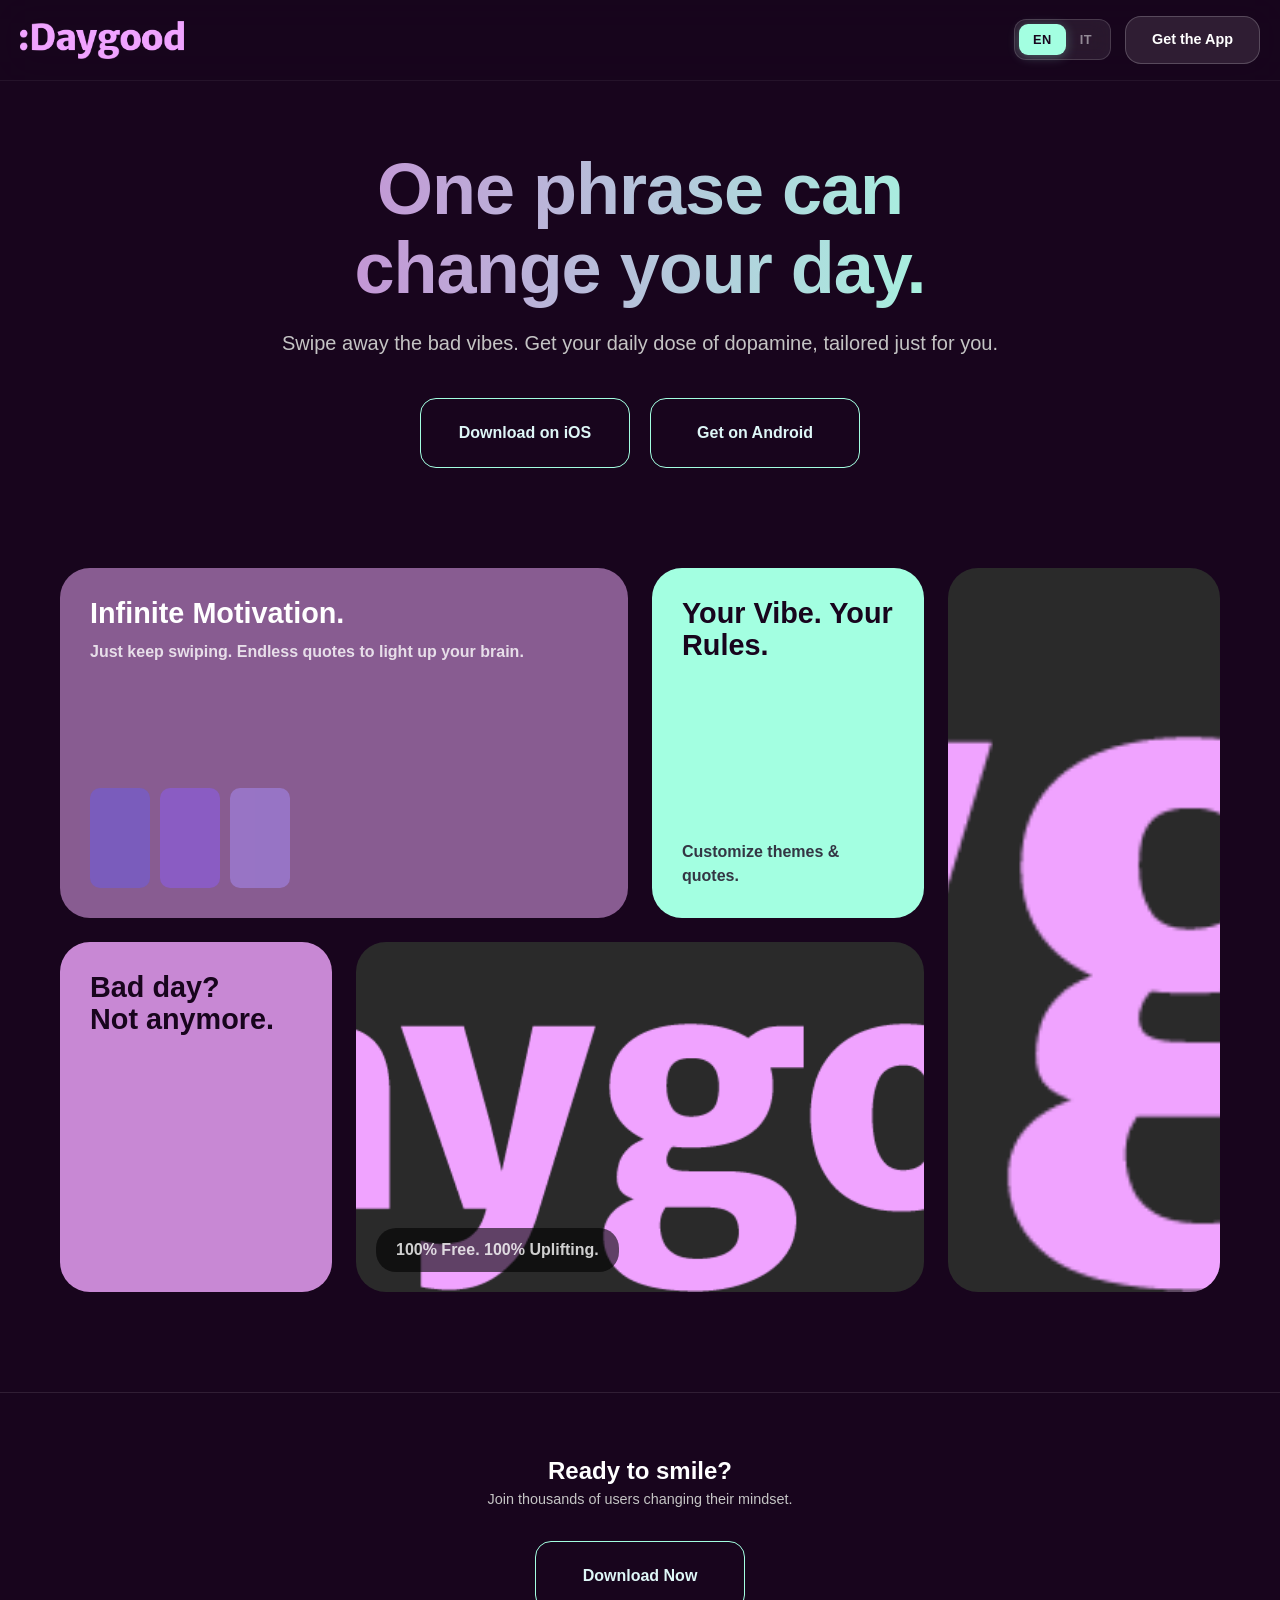
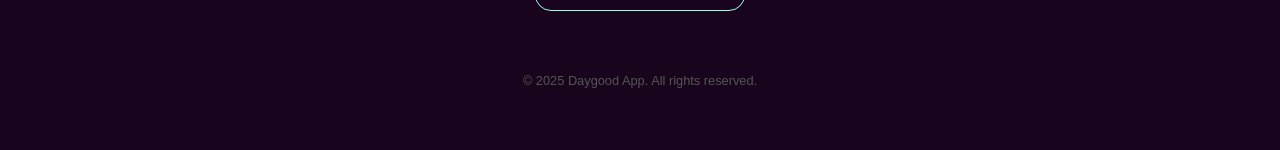
==== daygood/index.html @ 893015db "Separato in sezioni Homepage e Daygood" ====
<!DOCTYPE html>
<html lang="en" id="html-root">
<head>
    <meta charset="UTF-8">
    <meta name="viewport" content="width=device-width, initial-scale=1.0">
    <title id="page-title">Daygood - One phrase can change your day.</title>
    
    <link rel="preconnect" href="https://fonts.googleapis.com">
    <link rel="preconnect" href="https://fonts.gstatic.com" crossorigin>
    <link href="https://fonts.googleapis.com/css2?family=Nunito:wght@400;600;800&display=swap" rel="stylesheet">

    <link rel="stylesheet" href="style.css">
</head>
<body>

    <div class="nav-wrapper">
        <nav>
            <div class="logo">
                <img src="../img/logo.png" alt="Daygood" style="height: 38px; display:inline-block; vertical-align:middle;" onerror="this.style.display='none';">
            </div>
            <div class="nav-actions">
                <div class="lang-switcher" id="lang-switcher">
                    <button class="lang-btn active" data-lang="en" id="btn-en" aria-label="Switch to English">EN</button>
                    <button class="lang-btn" data-lang="it" id="btn-it" aria-label="Passa all'italiano">IT</button>
                </div>
                <a href="#download" class="nav-btn" data-i18n="nav_cta">Get the App</a>
            </div>
        </nav>
    </div>

    <header class="hero">
        <h1 data-i18n="hero_title">One phrase can<br>change your day.</h1>
        <p class="hero-sub" data-i18n="hero_sub">Swipe away the bad vibes. Get your daily dose of dopamine, tailored just for you.</p>
        
        <div class="store-buttons" id="download">
            <a href="#" class="store-btn">
                <span class="store-icon" style="background: url('https://upload.wikimedia.org/wikipedia/commons/3/31/Apple_logo_white.svg') no-repeat center/contain; background-color:transparent; filter: invert(1);"></span>
                <span data-i18n="btn_ios">Download on iOS</span>
            </a>
            
            <a href="#" class="store-btn">
                <span class="store-icon" style="background: url('https://upload.wikimedia.org/wikipedia/commons/d/d0/Google_Play_Arrow_logo.svg') no-repeat center/contain; background-color:transparent;"></span>
                <span data-i18n="btn_android">Get on Android</span>
            </a>
        </div>
    </header>

    <section class="grid-section">

        <div class="card card-dark grid-item-1">
            <div>
                <h3 data-i18n="card1_title">Infinite Motivation.</h3>
                <p data-i18n="card1_desc">Just keep swiping. Endless quotes to light up your brain.</p>
            </div>
            <div style="margin-top: 20px; display: flex; gap: 10px; opacity: 0.5;">
                <div style="height: 100px; width: 60px; background: #6c5ce7; border-radius: 10px;"></div>
                <div style="height: 100px; width: 60px; background: #8b5cf6; border-radius: 10px;"></div>
                <div style="height: 100px; width: 60px; background: #a78bfa; border-radius: 10px;"></div>
            </div>
            <div class="card-extra" data-i18n="card1_extra">✨ Over 10,000 curated quotes from philosophers, artists, and thought leaders — refreshed daily.</div>
        </div>

        <div class="card card-pop grid-item-2">
            <h3 data-i18n="card2_title">Your Vibe. Your Rules.</h3>
            <p style="margin-top:10px" data-i18n="card2_desc">Customize themes & quotes.</p>
            <div class="card-extra" data-i18n="card2_extra">🎨 Choose from 12 themes, custom fonts, and dark/light modes to match your style.</div>
        </div>

        <div class="card card-image grid-item-3">
            <img src="../img/screen1.png" alt="App Screenshot" onerror="this.style.display='none'; this.parentElement.querySelector('.card-extra').style.display='none';">
            <div class="card-extra" data-i18n="card3_extra">📱 Swipe through a beautiful, distraction-free interface designed for your daily ritual.</div>
        </div>

        <div class="card card-lilac grid-item-4">
            <h3 data-i18n="card4_title">Bad day?<br>Not anymore.</h3>
            <div class="card-extra" data-i18n="card4_extra">💜 Smart algorithm learns what lifts you up and delivers the right words at the right time.</div>
        </div>

        <div class="card card-image grid-item-5">
            <img src="../img/screen2.png" alt="Lifestyle Shot" onerror="this.style.display='none'; this.parentElement.querySelector('.card-extra').style.display='none';">
            
            <div style="position:absolute; bottom:20px; left:20px; background:rgba(0,0,0,0.6); padding:10px 20px; border-radius:20px;">
                <p style="color:white; margin:0;" data-i18n="card5_badge">100% Free. 100% Uplifting.</p>
            </div>
            <div class="card-extra" data-i18n="card5_extra">🌟 No ads, no subscriptions, no hidden costs. Just pure positivity in your pocket.</div>
        </div>

    </section>

    <footer>
        <h2 data-i18n="footer_title">Ready to smile?</h2>
        <p class="footer-text" data-i18n="footer_sub">Join thousands of users changing their mindset.</p>
        
        <div class="store-buttons">
            <a href="#" class="store-btn" data-i18n="footer_cta">Download Now</a>
        </div>

        <p style="margin-top: 60px; color: #555; font-size: 0.8rem;" data-i18n="footer_copy">&copy; 2025 Daygood App. All rights reserved.</p>
    </footer>

    <!-- ========================================
         i18n TRANSLATION ENGINE
         ======================================== -->
    <script src="../lang/en.js"></script>
    <script src="../lang/it.js"></script>
    <script>
    (function() {
        const translations = { en, it };

        function setLanguage(lang) {
            // Update all translatable elements
            document.querySelectorAll('[data-i18n]').forEach(function(el) {
                const key = el.getAttribute('data-i18n');
                if (translations[lang] && translations[lang][key]) {
                    el.innerHTML = translations[lang][key];
                }
            });

            // Update page title
            document.getElementById('page-title').textContent = translations[lang].page_title;

            // Update html lang attribute
            document.getElementById('html-root').setAttribute('lang', lang);

            // Update active button
            document.querySelectorAll('.lang-btn').forEach(function(btn) {
                btn.classList.remove('active');
            });
            var activeBtn = document.querySelector('.lang-btn[data-lang="' + lang + '"]');
            if (activeBtn) activeBtn.classList.add('active');

            // Persist choice
            try { localStorage.setItem('daygood_lang', lang); } catch(e) {}
        }

        // Attach click handlers
        document.querySelectorAll('.lang-btn').forEach(function(btn) {
            btn.addEventListener('click', function() {
                setLanguage(this.getAttribute('data-lang'));
            });
        });

        // Initialize: load saved language or detect browser language
        var savedLang;
        try { savedLang = localStorage.getItem('daygood_lang'); } catch(e) {}
        if (!savedLang) {
            var browserLang = (navigator.language || navigator.userLanguage || 'en').substring(0, 2).toLowerCase();
            savedLang = (browserLang === 'it') ? 'it' : 'en';
        }
        setLanguage(savedLang);
    })();
    </script>

</body>
</html>
---- daygood/style.css ----
/* ========================================
   CSS VARIABLES (COLOR PALETTE)
   Change these hex codes to tweak the theme
   ========================================
*/
:root {
    --bg-dark: #18051d;       /* Very dark purple (Background) */
    --text-white: #ffffff;    /* Main text */
    --text-gray: #c4c4c4;     /* Subtitles */
    
    /* Purple Shades for Cards */
    --purple-accent: #8b5cf6; /* Primary CTA color */
    --card-dark: #885c91;     /* Dark card background */
    --card-light: #c888d4;    /* Light lilac card background */
    --card-lime: #c888d4;     /* Pop color (like the reference yellow) - adjusted to lime/green for contrast */
    
    --border-radius: 30px;    /* Soft rounded corners */
    --transition: all 0.3s ease;
}

/* ========================================
   RESET & GLOBAL STYLES
   ======================================== */
* {
    margin: 0;
    padding: 0;
    box-sizing: border-box;
}

body {
    font-family: "Lato", sans-serif;
    background-color: var(--bg-dark);
    color: var(--text-white);
    line-height: 1.5;
    overflow-x: hidden;
    padding-top: 70px; /* Compensate for fixed nav height */
}

a { text-decoration: none; color: inherit; }
ul { list-style: none; }
img { max-width: 100%; display: block; object-fit: cover; }

/* ========================================
   NAVIGATION (Sticky Header)
   ======================================== */
.nav-wrapper {
    position: fixed;
    top: 0;
    left: 0;
    right: 0;
    z-index: 100;
    background: rgba(24, 5, 29, 0.8);
    backdrop-filter: blur(20px);
    -webkit-backdrop-filter: blur(20px);
    border-bottom: 1px solid rgba(255, 255, 255, 0.06);
}

nav {
    display: flex;
    justify-content: space-between;
    align-items: center;
    padding: 16px 20px;
    max-width: 1400px;
    margin: 0 auto;
}

.logo {
    font-weight: 900;
    font-size: 1.5rem;
    letter-spacing: -0.5px;
}

.nav-btn {
    background: rgba(255,255,255,0.1);
    padding: 12px 26px;
    border-radius: 16px;
    font-weight: 700;
    font-size: 0.9rem;
    border: 1px solid rgba(255,255,255,0.2);
    transition: var(--transition);
}

.nav-btn:hover {
    background:#a3ffe1;
    color: var(--bg-dark);
}

/* ========================================
   HERO SECTION
   ======================================== */
.hero {
    text-align: center;
    padding: 80px 20px 40px 20px;
    max-width: 800px;
    margin: 0 auto;
}

h1 {
    font-size: 3.5rem; /* 56px */
    line-height: 1.1;
    font-weight: 700;
    margin-bottom: 20px;
    letter-spacing: -1px;
    background: linear-gradient(to right, #c888d4, #a3ffe1);
    -webkit-background-clip: text;
    -webkit-text-fill-color: transparent;
}

.hero-sub {
    font-size: 1.25rem;
    color: var(--text-gray);
    margin-bottom: 40px;
    font-weight: 400;
}

/* Store Buttons Container */
.store-buttons {
    display: flex;
    justify-content: center;
    gap: 20px;
    flex-wrap: wrap;
}

.store-btn {
    display: flex;
    align-items: center;
    justify-content: center;
    background: transparent;
    border: 1px solid #a3ffe1;
    color:#def7f7;
    padding: 22px 30px;
    border-radius: 16px;
    font-weight: 700;
    transition: var(--transition);
    width: 210px;
    box-shadow: none;
}

.store-btn:hover {
    background:#a3ffe1;
    color: var(--bg-dark);
    transform: translateY(-5px);
    box-shadow: 0 10px 20px rgba(163, 255, 225, 0.2);
}

/* ========================================
   BENTO GRID SECTION (The Reference Look)
   ======================================== */
.grid-section {
    max-width: 1200px;
    margin: 60px auto 100px auto;
    padding: 0 20px;
    display: grid;
    grid-template-columns: repeat(1, 1fr); /* Mobile default */
    gap: 24px;
}

/* ========================================
   CARD STYLES — Informational cards with 
   hover-reveal extra content
   ======================================== */
.card {
    border-radius: var(--border-radius);
    padding: 30px;
    position: relative;
    overflow: hidden;
    display: flex;
    flex-direction: column;
    justify-content: space-between;
    min-height: 300px;
    cursor: default;
}

/* Text styles inside cards */
.card h3 {
    font-size: 1.8rem;
    font-weight: 800;
    line-height: 1.1;
    margin-bottom: 10px;
    z-index: 2;
}

.card p {
    font-size: 1rem;
    font-weight: 600;
    opacity: 0.8;
    z-index: 2;
}

/* ---- Card Extra: hidden info revealed on hover ---- */
.card-extra {
    position: absolute;
    bottom: 0;
    left: 0;
    right: 0;
    padding: 20px 30px;
    transform: translateY(100%);
    opacity: 0;
    transition: transform 0.4s cubic-bezier(0.25, 0.46, 0.45, 0.94),
                opacity 0.4s ease;
    z-index: 5;
    pointer-events: none;
    font-size: 0.85rem;
    font-weight: 600;
    line-height: 1.4;
}

.card:hover .card-extra {
    transform: translateY(0);
    opacity: 1;
}

/* Extra styling per card type */
.card-dark .card-extra {
    background: linear-gradient(to top, rgba(24, 5, 29, 0.92) 60%, transparent);
    color: #e0d0e6;
}

.card-lilac .card-extra {
    background: linear-gradient(to top, rgba(24, 5, 29, 0.85) 60%, transparent);
    color: #e8d4f0;
}

.card-pop .card-extra {
    background: linear-gradient(to top, rgba(24, 5, 29, 0.88) 60%, transparent);
    color: #a3ffe1;
}

.card-image .card-extra {
    background: linear-gradient(to top, rgba(0, 0, 0, 0.9) 60%, transparent);
    color: #e0e0e0;
}

/* Specific Card Variations */

/* 1. Deep Purple Card */
.card-dark {
    background: var(--card-dark);
    color: #fff;
}

/* 2. Lilac Card */
.card-lilac {
    background: var(--card-light);
    color: var(--bg-dark);
}

/* 3. Lime/Pop Card */
.card-pop {
    background: #a3ffe1;
    color: var(--bg-dark);
}

/* 4. Image container cards */
.card-image {
    padding: 0;
    background: #2a2a2a;
}

.card-image img {
    width: 100%;
    height: 100%;
    object-fit: cover;
}

/* Mockup Phone Container CSS (For within cards) */
.phone-mockup {
    width: 80%;
    height: auto;
    margin: 20px auto -50px auto; /* Pulls image down */
    border-radius: 20px;
    box-shadow: 0 20px 50px rgba(0,0,0,0.5);
    border: 8px solid #000;
    background: #fff;
    z-index: 1;
}

/* ========================================
   RESPONSIVE GRID LAYOUT (Desktop)
   ======================================== */
@media (min-width: 768px) {
    h1 { font-size: 4.5rem; }
    
    .grid-section {
        grid-template-columns: repeat(4, 1fr);
        grid-template-rows: repeat(2, 350px);
    }

    /* Layout inspired by reference */
    /* Top Row */
    .grid-item-1 { grid-column: span 2; } /* Wide Feature */
    .grid-item-2 { grid-column: span 1; } /* Tall or standard */
    .grid-item-3 { grid-column: span 1; grid-row: span 2; } /* Tall Sidebar */

    /* Bottom Row */
    .grid-item-4 { grid-column: span 1; } 
    .grid-item-5 { grid-column: span 2; } 
}

/* ========================================
   FOOTER
   ======================================== */
footer {
    text-align: center;
    padding: 60px 20px;
    border-top: 1px solid rgba(255,255,255,0.1);
}

.footer-text {
    color: var(--text-gray);
    margin-bottom: 30px;
    font-size: 0.9rem;
}

/* Utility for image placeholders */
.placeholder-img {
    width: 100%;
    height: 100%;
    background: #333;
    display: flex;
    align-items: center;
    justify-content: center;
    color: #777;
    font-weight: 700;
    text-transform: uppercase;
}

/* ========================================
   LANGUAGE SWITCHER
   ======================================== */
.nav-actions {
    display: flex;
    align-items: center;
    gap: 14px;
}

.lang-switcher {
    display: flex;
    align-items: center;
    background: rgba(255,255,255,0.08);
    border: 1px solid rgba(255,255,255,0.15);
    border-radius: 12px;
    padding: 4px;
    backdrop-filter: blur(10px);
    -webkit-backdrop-filter: blur(10px);
}

.lang-btn {
    padding: 8px 14px;
    border-radius: 9px;
    border: none;
    background: transparent;
    color: rgba(255,255,255,0.5);
    font-family: inherit;
    font-weight: 700;
    font-size: 0.8rem;
    cursor: pointer;
    transition: var(--transition);
    letter-spacing: 0.5px;
    text-transform: uppercase;
    position: relative;
}

.lang-btn:hover {
    color: rgba(255,255,255,0.8);
}

.lang-btn.active {
    background: #a3ffe1;
    color: var(--bg-dark);
    box-shadow: 0 2px 12px rgba(163, 255, 225, 0.3);
}
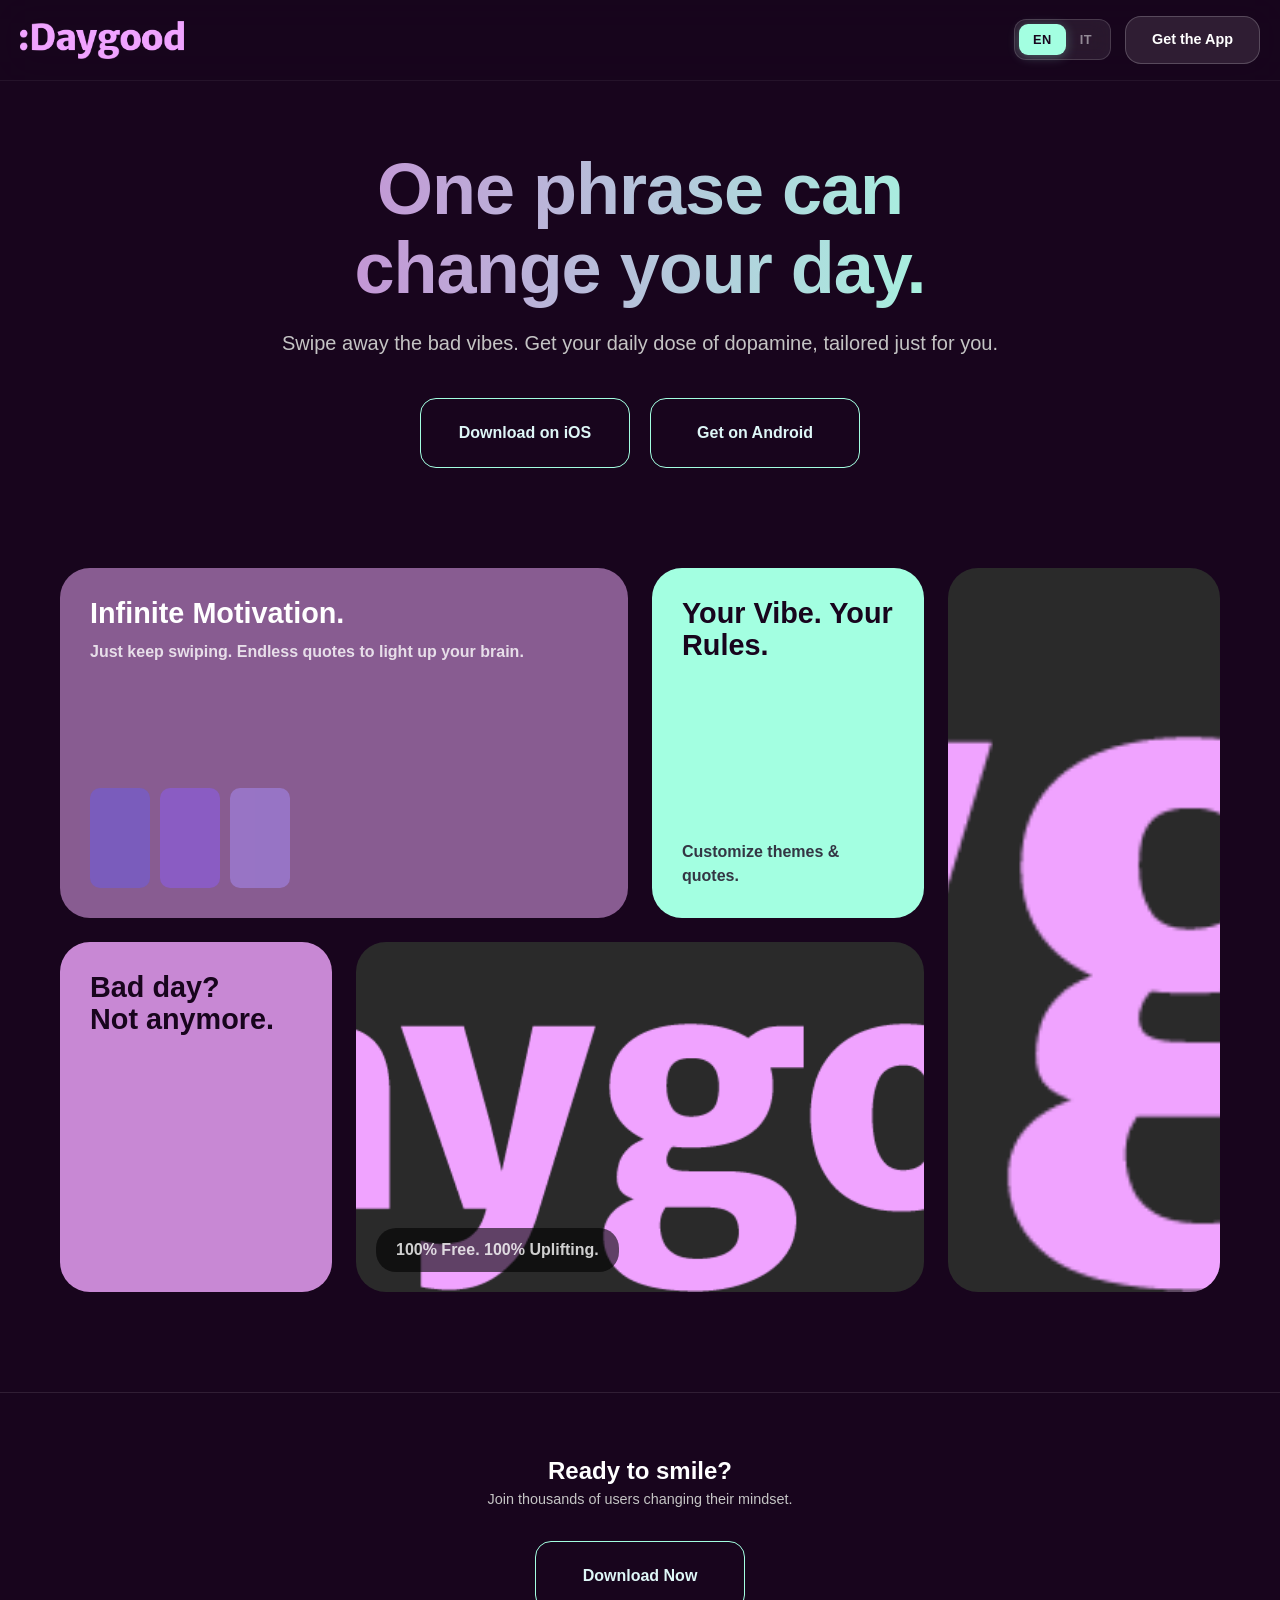
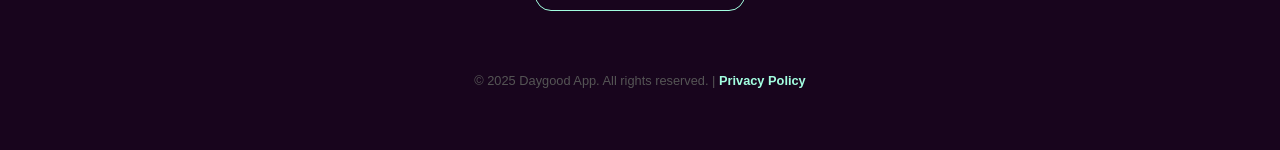
==== commit 3b18460c: "Structure change" ====
--- a/daygood/index.html
+++ b/daygood/index.html
@@ -3,42 +3,29 @@
 <head>
     <meta charset="UTF-8">
     <meta name="viewport" content="width=device-width, initial-scale=1.0">
-    <title id="page-title">Daygood - One phrase can change your day.</title>
+    <title id="page-title" data-i18n="page_title">Daygood - One phrase can change your day.</title>
     
     <link rel="preconnect" href="https://fonts.googleapis.com">
     <link rel="preconnect" href="https://fonts.gstatic.com" crossorigin>
     <link href="https://fonts.googleapis.com/css2?family=Nunito:wght@400;600;800&display=swap" rel="stylesheet">
 
-    <link rel="stylesheet" href="style.css">
+    <link rel="stylesheet" href="css/style_daygood.css">
 </head>
 <body>
 
-    <div class="nav-wrapper">
-        <nav>
-            <div class="logo">
-                <img src="../img/logo.png" alt="Daygood" style="height: 38px; display:inline-block; vertical-align:middle;" onerror="this.style.display='none';">
-            </div>
-            <div class="nav-actions">
-                <div class="lang-switcher" id="lang-switcher">
-                    <button class="lang-btn active" data-lang="en" id="btn-en" aria-label="Switch to English">EN</button>
-                    <button class="lang-btn" data-lang="it" id="btn-it" aria-label="Passa all'italiano">IT</button>
-                </div>
-                <a href="#download" class="nav-btn" data-i18n="nav_cta">Get the App</a>
-            </div>
-        </nav>
-    </div>
+    <div id="header-container"></div>
 
     <header class="hero">
         <h1 data-i18n="hero_title">One phrase can<br>change your day.</h1>
         <p class="hero-sub" data-i18n="hero_sub">Swipe away the bad vibes. Get your daily dose of dopamine, tailored just for you.</p>
         
         <div class="store-buttons" id="download">
-            <a href="#" class="store-btn">
+            <a href="#" class="store-btn" id="btn-hero-ios">
                 <span class="store-icon" style="background: url('https://upload.wikimedia.org/wikipedia/commons/3/31/Apple_logo_white.svg') no-repeat center/contain; background-color:transparent; filter: invert(1);"></span>
                 <span data-i18n="btn_ios">Download on iOS</span>
             </a>
             
-            <a href="#" class="store-btn">
+            <a href="#" class="store-btn" id="btn-hero-android">
                 <span class="store-icon" style="background: url('https://upload.wikimedia.org/wikipedia/commons/d/d0/Google_Play_Arrow_logo.svg') no-repeat center/contain; background-color:transparent;"></span>
                 <span data-i18n="btn_android">Get on Android</span>
             </a>
@@ -67,7 +54,7 @@
         </div>
 
         <div class="card card-image grid-item-3">
-            <img src="../img/screen1.png" alt="App Screenshot" onerror="this.style.display='none'; this.parentElement.querySelector('.card-extra').style.display='none';">
+            <img src="../../img/screen1.png" alt="App Screenshot" onerror="this.style.display='none'; this.parentElement.querySelector('.card-extra').style.display='none';">
             <div class="card-extra" data-i18n="card3_extra">📱 Swipe through a beautiful, distraction-free interface designed for your daily ritual.</div>
         </div>
 
@@ -77,7 +64,7 @@
         </div>
 
         <div class="card card-image grid-item-5">
-            <img src="../img/screen2.png" alt="Lifestyle Shot" onerror="this.style.display='none'; this.parentElement.querySelector('.card-extra').style.display='none';">
+            <img src="../../img/screen2.png" alt="Lifestyle Shot" onerror="this.style.display='none'; this.parentElement.querySelector('.card-extra').style.display='none';">
             
             <div style="position:absolute; bottom:20px; left:20px; background:rgba(0,0,0,0.6); padding:10px 20px; border-radius:20px;">
                 <p style="color:white; margin:0;" data-i18n="card5_badge">100% Free. 100% Uplifting.</p>
@@ -87,69 +74,23 @@
 
     </section>
 
-    <footer>
-        <h2 data-i18n="footer_title">Ready to smile?</h2>
-        <p class="footer-text" data-i18n="footer_sub">Join thousands of users changing their mindset.</p>
-        
-        <div class="store-buttons">
-            <a href="#" class="store-btn" data-i18n="footer_cta">Download Now</a>
-        </div>
-
-        <p style="margin-top: 60px; color: #555; font-size: 0.8rem;" data-i18n="footer_copy">&copy; 2025 Daygood App. All rights reserved.</p>
-    </footer>
+    <div id="footer-container"></div>
+    <script src="js/constants.js"></script>
+    <script src="js/header.js"></script>
+    <script src="js/footer.js"></script>
+    <script>
+        if (document.getElementById('btn-hero-ios')) {
+            document.getElementById('btn-hero-ios').href = DAYGOOD_CONSTANTS.iosLink;
+        }
+        if (document.getElementById('btn-hero-android')) {
+            document.getElementById('btn-hero-android').href = DAYGOOD_CONSTANTS.androidLink;
+        }
+    </script>
 
     <!-- ========================================
          i18n TRANSLATION ENGINE
          ======================================== -->
-    <script src="../lang/en.js"></script>
-    <script src="../lang/it.js"></script>
-    <script>
-    (function() {
-        const translations = { en, it };
-
-        function setLanguage(lang) {
-            // Update all translatable elements
-            document.querySelectorAll('[data-i18n]').forEach(function(el) {
-                const key = el.getAttribute('data-i18n');
-                if (translations[lang] && translations[lang][key]) {
-                    el.innerHTML = translations[lang][key];
-                }
-            });
-
-            // Update page title
-            document.getElementById('page-title').textContent = translations[lang].page_title;
-
-            // Update html lang attribute
-            document.getElementById('html-root').setAttribute('lang', lang);
-
-            // Update active button
-            document.querySelectorAll('.lang-btn').forEach(function(btn) {
-                btn.classList.remove('active');
-            });
-            var activeBtn = document.querySelector('.lang-btn[data-lang="' + lang + '"]');
-            if (activeBtn) activeBtn.classList.add('active');
-
-            // Persist choice
-            try { localStorage.setItem('daygood_lang', lang); } catch(e) {}
-        }
-
-        // Attach click handlers
-        document.querySelectorAll('.lang-btn').forEach(function(btn) {
-            btn.addEventListener('click', function() {
-                setLanguage(this.getAttribute('data-lang'));
-            });
-        });
-
-        // Initialize: load saved language or detect browser language
-        var savedLang;
-        try { savedLang = localStorage.getItem('daygood_lang'); } catch(e) {}
-        if (!savedLang) {
-            var browserLang = (navigator.language || navigator.userLanguage || 'en').substring(0, 2).toLowerCase();
-            savedLang = (browserLang === 'it') ? 'it' : 'en';
-        }
-        setLanguage(savedLang);
-    })();
-    </script>
+    <script src="../lang/engine.js"></script>
 
 </body>
 </html>
--- a/daygood/css/style_daygood.css
+++ b/daygood/css/style_daygood.css
@@ -0,0 +1,7 @@
+/* DayGood Main Stylesheet */
+@import url("base_daygood.css");
+@import url("header_daygood.css");
+@import url("hero_daygood.css");
+@import url("grid_daygood.css");
+@import url("footer_daygood.css");
+@import url("privacy_daygood.css");
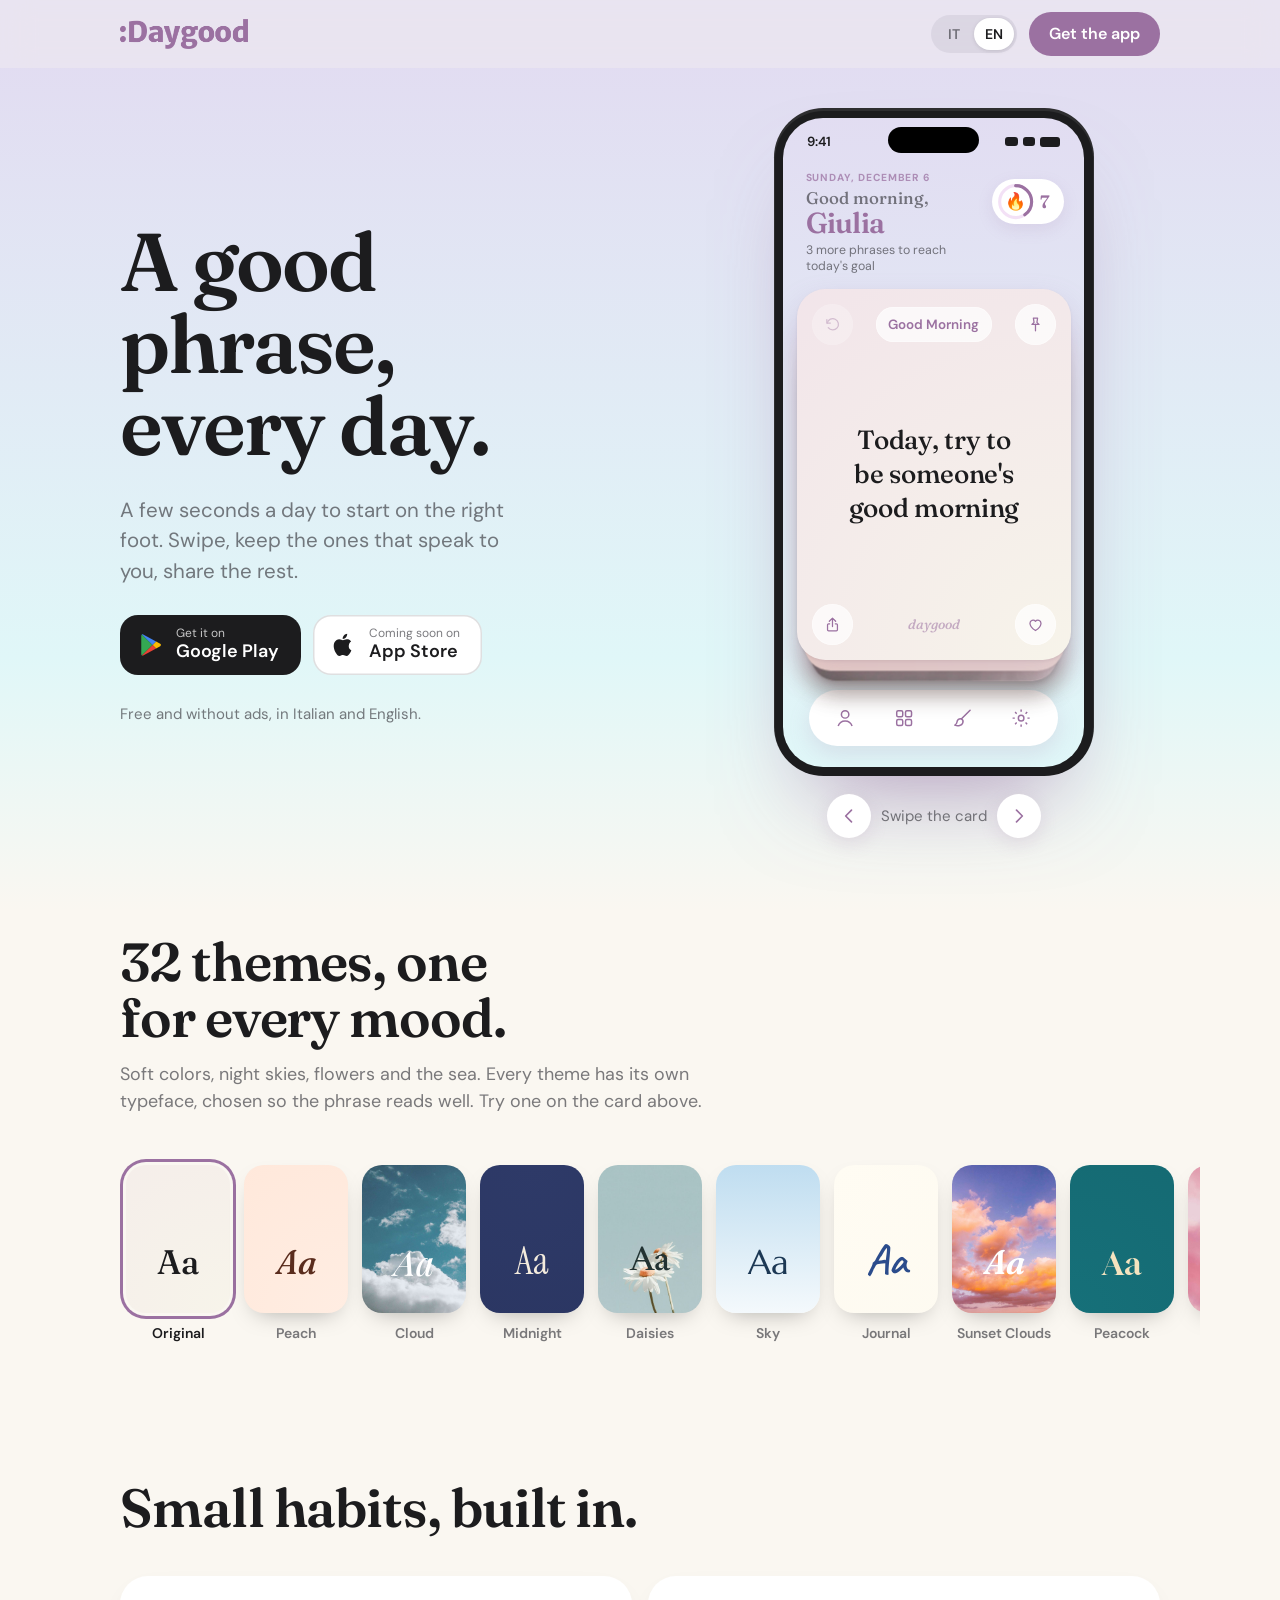
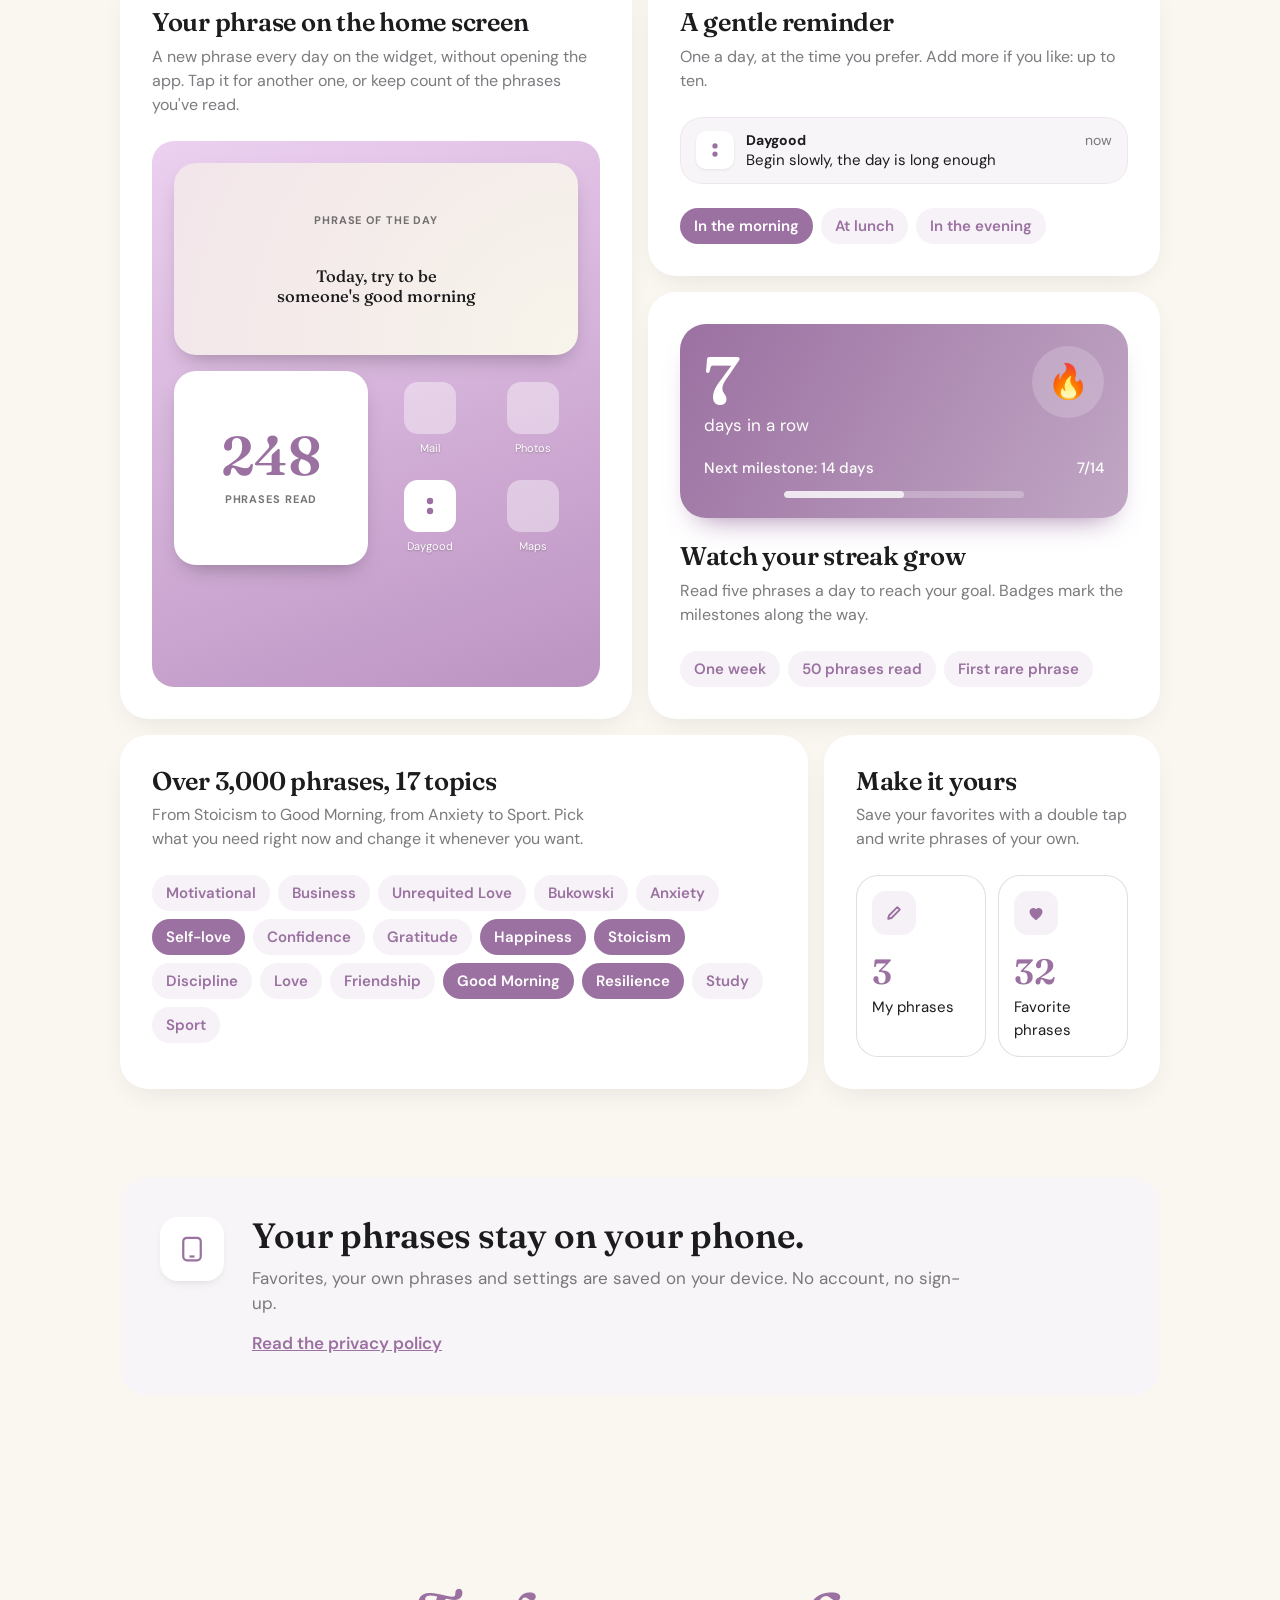
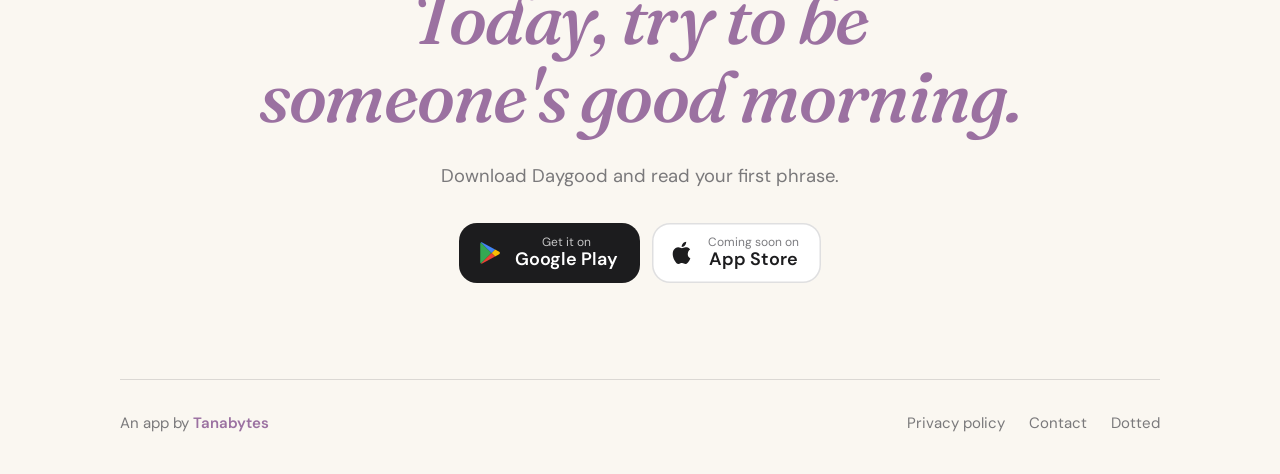
==== commit 96abd9aa: "New home page and app-styled landing pages for Daygood and Dotted - Home moved to the site root with" ====
--- a/daygood/index.html
+++ b/daygood/index.html
@@ -1,96 +1,926 @@
-<!DOCTYPE html>
-<html lang="en" id="html-root">
+<!doctype html>
+<html lang="en">
 <head>
-    <meta charset="UTF-8">
-    <meta name="viewport" content="width=device-width, initial-scale=1.0">
-    <title id="page-title" data-i18n="page_title">Daygood - One phrase can change your day.</title>
-    
-    <link rel="preconnect" href="https://fonts.googleapis.com">
-    <link rel="preconnect" href="https://fonts.gstatic.com" crossorigin>
-    <link href="https://fonts.googleapis.com/css2?family=Nunito:wght@400;600;800&display=swap" rel="stylesheet">
-
-    <link rel="stylesheet" href="css/style_daygood.css">
+  <meta charset="utf-8">
+  <meta name="viewport" content="width=device-width, initial-scale=1, viewport-fit=cover">
+  <title>Daygood – A good phrase, every day</title>
+  <meta name="description" content="Daygood brings you a good phrase every day: over 3,000 phrases in 17 topics, 32 themes, a home screen widget and a gentle daily reminder.">
+  <link rel="canonical" href="https://tanabytes.github.io/daygood/">
+  <meta name="theme-color" content="#E0F7F8">
+  <link rel="icon" href="assets/favicon.svg" type="image/svg+xml">
+  <meta property="og:type" content="website">
+  <meta property="og:url" content="https://tanabytes.github.io/daygood/">
+  <meta property="og:title" content="Daygood – A good phrase, every day">
+  <meta property="og:description" content="A few seconds a day to start on the right foot.">
+
+  <link rel="preconnect" href="https://fonts.googleapis.com">
+  <link rel="preconnect" href="https://fonts.gstatic.com" crossorigin>
+  <link href="https://fonts.googleapis.com/css2?family=DM+Sans:opsz,wght@9..40,400;9..40,500;9..40,600;9..40,700&family=Fraunces:ital,opsz,wght@0,9..144,500;0,9..144,600;1,9..144,500;1,9..144,600&family=Caveat:wght@600&family=Gilda+Display&family=Gloock&family=Instrument+Serif:ital@0;1&family=Marcellus&family=Newsreader:opsz,wght@6..72,500&family=Playfair+Display:ital,wght@1,500&family=Spectral:wght@500&family=Yeseva+One&display=swap" rel="stylesheet">
+  <link rel="stylesheet" href="assets/daygood.css">
+
+  <style>
+    /* ---------- Hero ---------- */
+    .hero { background: linear-gradient(to bottom, var(--t-wash), var(--t-bg) 70%, var(--paper)); padding: 40px 0 72px; }
+    .hero-grid { display: grid; grid-template-columns: 1.08fr 0.92fr; align-items: center; gap: 56px; }
+    .hero-copy { display: flex; flex-direction: column; gap: 28px; }
+    .hero h1 {
+      font-family: var(--display);
+      font-variation-settings: "opsz" 36;
+      font-weight: 600;
+      font-size: clamp(2.75rem, 6.4vw, 5.6rem);
+      line-height: 1;
+      letter-spacing: -0.025em;
+      text-wrap: balance;
+    }
+    .hero-lead { font-size: clamp(1.125rem, 1.6vw, 1.3rem); color: var(--ink-2); max-width: 30ch; }
+    .hero-note { font-size: 15px; color: var(--ink-2); }
+
+    .stage { display: flex; flex-direction: column; align-items: center; gap: 18px; }
+    .deck-controls { display: flex; align-items: center; gap: 10px; color: var(--ink-2); font-size: 15px; }
+    .round-btn {
+      width: 44px; height: 44px; border-radius: 50%; border: 0; cursor: pointer;
+      display: grid; place-items: center;
+      background: var(--card); color: var(--t-primary);
+      box-shadow: 0 6px 18px color-mix(in srgb, var(--t-primary) 16%, transparent);
+      transition: transform 0.12s var(--curve);
+    }
+    .round-btn:active { transform: scale(0.9); }
+    .round-btn svg { width: 20px; height: 20px; }
+
+    /* ---------- Telefono (la home dell'app) ---------- */
+    .phone {
+      --w: min(320px, 80vw);
+      width: var(--w); aspect-ratio: 320 / 668;
+      border-radius: calc(var(--w) * 0.155);
+      padding: calc(var(--w) * 0.03);
+      background: #1C1C1E;
+      box-shadow: 0 50px 90px -40px color-mix(in srgb, var(--t-primary) 70%, transparent), 0 2px 0 1px rgba(255,255,255,0.08) inset;
+      flex: none;
+    }
+    .screen {
+      position: relative; height: 100%; overflow: hidden;
+      border-radius: calc(var(--w) * 0.125);
+      background: linear-gradient(to bottom, var(--t-wash), var(--t-bg));
+      display: flex; flex-direction: column;
+      container-type: inline-size;
+      user-select: none; -webkit-user-select: none;
+    }
+    .status { display: flex; justify-content: space-between; align-items: center; padding: 4.6cqw 8cqw 0; font-size: 4.4cqw; font-weight: 600; }
+    .status-icons { display: flex; gap: 1.6cqw; align-items: center; }
+    .status-icons i { display: block; background: var(--ink); border-radius: 1cqw; }
+    .island { position: absolute; top: 3cqw; left: 50%; width: 30cqw; height: 8.5cqw; margin-left: -15cqw; border-radius: 99px; background: #000; }
+
+    .app-top { display: flex; justify-content: space-between; align-items: flex-start; gap: 3cqw; padding: 6cqw 6.5cqw 0 7.5cqw; }
+    .app-date { font-size: 3.4cqw; font-weight: 700; letter-spacing: 0.09em; color: color-mix(in srgb, var(--t-primary) 75%, transparent); text-transform: uppercase; }
+    .app-greet { font-family: var(--display); font-weight: 500; font-size: 5.6cqw; color: var(--ink-2); margin-top: 1.4cqw; line-height: 1.1; }
+    .app-name { font-family: var(--display); font-variation-settings: "opsz" 30; font-weight: 600; font-size: 9.6cqw; line-height: 1.05; letter-spacing: -0.025em; color: var(--t-primary); }
+    .app-mood { font-size: 4.1cqw; color: var(--ink-2); margin-top: 1.4cqw; line-height: 1.3; }
+    .streak {
+      flex: none; margin-top: 3cqw; display: flex; align-items: center; gap: 2.2cqw;
+      height: 15cqw; padding: 0 4.6cqw 0 1.5cqw; border-radius: 99px; background: var(--card);
+      box-shadow: 0 1.8cqw 5.4cqw color-mix(in srgb, var(--t-primary) 14%, transparent);
+    }
+    .streak-ring { width: 12.4cqw; height: 12.4cqw; display: grid; place-items: center; position: relative; font-size: 5.6cqw; }
+    .streak-ring svg { position: absolute; inset: 0; width: 100%; height: 100%; transform: rotate(-90deg); }
+    .streak b { font-family: var(--display); font-weight: 600; font-size: 6cqw; color: var(--t-primary); }
+
+    .deck { position: relative; flex: 1; margin: 5cqw 4.5cqw 10cqw; touch-action: pan-y; }
+    .card {
+      position: absolute; inset: 0;
+      border-radius: 9.4cqw; overflow: hidden;
+      container-type: inline-size;
+      background: var(--bg);
+      color: var(--fg);
+      transform-origin: 50% 100%;
+      transition: transform 0.45s var(--spring), opacity 0.35s var(--curve), box-shadow 0.4s var(--curve);
+      will-change: transform;
+      cursor: grab;
+    }
+    .card.is-photo { box-shadow: 0 5cqw 9cqw rgba(0,0,0,0.32), 0 0.6cqw 2cqw rgba(0,0,0,0.16); }
+    .card:not(.is-photo) { box-shadow: 0 5cqw 10cqw color-mix(in srgb, var(--cp) 28%, transparent), 0 0.4cqw 1.2cqw rgba(0,0,0,0.08); }
+    .card.is-photo::after { content: ""; position: absolute; inset: 0; border-radius: inherit; box-shadow: inset 0 0 0 0.8px rgba(255,255,255,0.28); pointer-events: none; }
+    .card[data-depth="1"] { transform: translateY(3.6cqw) scale(0.95); filter: brightness(0.94); }
+    .card[data-depth="2"] { transform: translateY(7cqw) scale(0.9); filter: brightness(0.88); }
+    .card[data-depth="3"] { transform: translateY(7cqw) scale(0.9); opacity: 0; }
+    .card.is-dragging { transition: none; cursor: grabbing; }
+    .card.is-flying { transition: transform 0.42s var(--decel), opacity 0.42s var(--curve); }
+    .veil { position: absolute; inset: 0; pointer-events: none; }
+    .card-inner { position: relative; height: 100%; display: flex; flex-direction: column; padding: 5.5cqw; }
+    .card-row { display: flex; align-items: center; justify-content: space-between; height: 15cqw; }
+    .glass {
+      display: inline-flex; align-items: center; justify-content: center;
+      height: 12.5cqw; min-width: 15cqw; padding: 0 4.5cqw; border-radius: 99px;
+      background: rgba(255,255,255,0.72); color: var(--ctl);
+      box-shadow: inset 0 0 0 0.6px rgba(255,255,255,0.55);
+      font-size: 4.9cqw; font-weight: 600; white-space: nowrap;
+    }
+    .glass--icon { width: 15cqw; min-width: 0; height: 15cqw; padding: 0; }
+    .glass svg { width: 6.2cqw; height: 6.2cqw; }
+    .card.is-dark .glass { background: rgba(0,0,0,0.22); box-shadow: inset 0 0 0 0.6px rgba(255,255,255,0.2); }
+    .phrase {
+      flex: 1; display: flex; align-items: center; justify-content: center; text-align: center;
+      padding: 6cqw 3cqw;
+      font-family: var(--pf); font-weight: var(--pw); font-style: var(--ps);
+      font-size: calc(9.6cqw * var(--scale, 1));
+      letter-spacing: var(--track, 0);
+      line-height: 1.3;
+      text-wrap: balance;
+    }
+    .card.is-photo.is-dark .phrase { text-shadow: 0 0.6cqw 5cqw rgba(0,0,0,0.35); }
+    .card.is-photo:not(.is-dark) .phrase { text-shadow: 0 0 5cqw rgba(255,255,255,0.5); }
+    .signature { font-family: var(--display); font-style: italic; font-weight: 500; font-size: 5cqw; color: color-mix(in srgb, var(--ctl) 55%, transparent); }
+    .heart.is-on svg path { fill: currentColor; }
+
+    .toolbar {
+      align-self: center; display: flex; height: 18.5cqw; padding: 0 2.5cqw; margin-bottom: 7cqw;
+      border-radius: 99px; background: var(--card);
+      box-shadow: 0 3cqw 7.5cqw color-mix(in srgb, var(--t-primary) 16%, transparent);
+    }
+    .toolbar span { width: 19.5cqw; display: grid; place-items: center; color: var(--t-primary); }
+    .toolbar svg { width: 7.4cqw; height: 7.4cqw; }
+
+    /* ---------- Temi ---------- */
+    .section { padding: 88px 0; }
+    .section-head { display: flex; flex-direction: column; gap: 14px; max-width: 640px; margin-bottom: 40px; }
+    .h2 {
+      font-family: var(--display); font-variation-settings: "opsz" 30;
+      font-weight: 600; font-size: clamp(2rem, 4.2vw, 3.4rem); line-height: 1.05; letter-spacing: -0.02em;
+      text-wrap: balance;
+    }
+    .lead { font-size: clamp(1.0625rem, 1.4vw, 1.2rem); color: var(--ink-2); max-width: 56ch; }
+
+    .themes { padding-top: 24px; }
+    .theme-strip {
+      display: flex; gap: 14px; overflow-x: auto; scroll-snap-type: x mandatory; scroll-padding-inline: calc(var(--gutter) + 6px);
+      padding: 10px calc(var(--gutter) + 6px) 24px; margin: 0 calc(var(--gutter) * -1);
+      scrollbar-width: none;
+    }
+    .theme-strip::-webkit-scrollbar { display: none; }
+    .swatch {
+      flex: none; scroll-snap-align: start;
+      display: flex; flex-direction: column; align-items: center; gap: 10px;
+      border: 0; background: transparent; padding: 0; cursor: pointer;
+    }
+    .swatch-card {
+      width: 104px; height: 148px; border-radius: 20px; position: relative; overflow: hidden;
+      display: grid; place-items: center;
+      background: var(--bg); color: var(--fg);
+      font-family: var(--pf); font-weight: var(--pw); font-style: var(--ps);
+      font-size: calc(34px * var(--scale, 1));
+      box-shadow: 0 10px 24px -12px rgba(0,0,0,0.35);
+      transition: transform 0.25s var(--spring), box-shadow 0.25s var(--curve);
+    }
+    .swatch-card span { position: relative; }
+    .swatch:hover .swatch-card { transform: translateY(-3px); }
+    .swatch[aria-pressed="true"] .swatch-card { box-shadow: 0 0 0 3px var(--paper), 0 0 0 6px var(--t-primary); }
+    .swatch-name { font-size: 14px; font-weight: 600; color: var(--ink-2); }
+    .swatch[aria-pressed="true"] .swatch-name { color: var(--ink); }
+
+    /* ---------- Funzioni ---------- */
+    .features { display: grid; grid-template-columns: repeat(6, 1fr); gap: 16px; }
+    .feature {
+      background: var(--card); border-radius: var(--r-xl);
+      box-shadow: 0 10px 30px -12px rgba(28, 28, 30, 0.12);
+      padding: 32px; display: flex; flex-direction: column; gap: 24px;
+      overflow: hidden;
+    }
+    .feature h3 { font-family: var(--display); font-variation-settings: "opsz" 28; font-weight: 600; font-size: 1.6rem; line-height: 1.12; letter-spacing: -0.01em; }
+    .feature p { color: var(--ink-2); font-size: 16px; margin-top: 8px; max-width: 42ch; }
+    .f-widget { grid-column: span 3; grid-row: span 2; }
+    .f-remind { grid-column: span 3; }
+    .f-streak { grid-column: span 3; }
+    .f-topics { grid-column: span 4; }
+    .f-own { grid-column: span 2; }
+
+    /* widget sulla home del telefono */
+    .homescreen {
+      flex: 1; min-height: 340px; border-radius: 22px; padding: 22px;
+      background: linear-gradient(160deg, color-mix(in srgb, var(--t-light) 70%, #fff), color-mix(in srgb, var(--t-primary) 55%, var(--t-light)));
+      display: grid; grid-template-columns: repeat(4, 1fr); gap: 16px;
+      align-content: start;
+    }
+    .w-app { display: flex; flex-direction: column; align-items: center; gap: 6px; font-size: 11px; color: #fff; text-shadow: 0 1px 2px rgba(0,0,0,0.25); }
+    .w-app i { width: 52px; height: 52px; border-radius: 14px; background: rgba(255,255,255,0.4); display: block; }
+    .w-app--dg i { background: var(--card); display: grid; place-items: center; }
+    .w-big, .w-small {
+      border-radius: 22px; overflow: hidden; position: relative; container-type: inline-size;
+      background: var(--bg); color: var(--fg);
+      display: flex; flex-direction: column; align-items: center; justify-content: center; text-align: center;
+      box-shadow: 0 10px 22px -10px rgba(0,0,0,0.35);
+    }
+    .w-big { grid-column: span 4; aspect-ratio: 2.1 / 1; padding: 6cqw; gap: 3cqw; }
+    .w-small { grid-column: span 2; aspect-ratio: 1; padding: 16px; gap: 8px; background: var(--card); color: var(--ink); }
+    .w-apps { grid-column: span 2; display: grid; grid-template-columns: 1fr 1fr; align-content: space-evenly; justify-items: center; gap: 12px; }
+    .w-big .w-phrase, .w-small .w-phrase { position: relative; font-family: var(--pf); font-weight: var(--pw); font-style: var(--ps); line-height: 1.2; text-wrap: balance; }
+    .w-big .w-phrase { font-size: calc(6.6cqw * var(--scale, 1)); }
+    .w-small .w-phrase { font-size: calc(10.5cqw * var(--scale, 1)); }
+    .w-label { position: relative; font-size: 11px; font-weight: 700; letter-spacing: 0.08em; text-transform: uppercase; opacity: 0.6; }
+    .w-count { position: relative; font-family: var(--display); font-variation-settings: "opsz" 30; font-weight: 600; font-size: clamp(2.2rem, 7vw, 3.4rem); line-height: 1; color: var(--t-primary); }
+
+    /* notifica */
+    .notif {
+      display: flex; gap: 12px; align-items: flex-start;
+      padding: 14px 16px; border-radius: 22px;
+      background: color-mix(in srgb, var(--t-primary) 7%, #fff); box-shadow: inset 0 0 0 1px color-mix(in srgb, var(--t-primary) 10%, transparent);
+    }
+    .notif-icon { width: 38px; height: 38px; border-radius: 10px; background: var(--card); box-shadow: 0 1px 3px rgba(0,0,0,0.08); display: grid; place-items: center; flex: none; }
+    .notif-body { flex: 1; min-width: 0; font-size: 15px; line-height: 1.35; }
+    .notif-head { display: flex; justify-content: space-between; font-size: 14px; }
+    .notif-head span { color: var(--ink-2); }
+    .chips { display: flex; flex-wrap: wrap; gap: 8px; }
+    .chip {
+      display: inline-flex; align-items: center; height: 36px; padding: 0 14px; border-radius: 99px;
+      font-size: 15px; font-weight: 600;
+      background: color-mix(in srgb, var(--t-primary) 9%, #fff); color: var(--t-primary);
+    }
+    .chip.is-on { background: var(--t-primary); color: #fff; }
+
+    /* serie */
+    .streak-big { display: flex; align-items: center; gap: 20px; }
+    .streak-num { font-family: var(--display); font-variation-settings: "opsz" 36; font-weight: 600; font-size: 5.5rem; line-height: 0.9; letter-spacing: -0.03em; color: var(--t-primary); }
+    .streak-txt { font-family: var(--display); font-weight: 500; font-size: 1.25rem; line-height: 1.2; }
+    .badges { display: flex; flex-wrap: wrap; gap: 8px; }
+
+    /* righe raggruppate come nelle impostazioni dell'app */
+    .group { border-radius: 16px; background: color-mix(in srgb, var(--t-light) 22%, #F2F2F7); overflow: hidden; }
+    .row { display: flex; align-items: center; gap: 12px; padding: 13px 16px; font-size: 16px; }
+    .row + .row { border-top: 1px solid var(--sep); }
+    .row-icon { width: 44px; height: 44px; border-radius: 14px; display: grid; place-items: center; background: color-mix(in srgb, var(--t-primary) 10%, #fff); color: var(--t-primary); flex: none; }
+    .row-icon svg { width: 20px; height: 20px; }
+    .row-text { flex: 1; min-width: 0; }
+    .row-text small { display: block; color: var(--ink-2); font-size: 13px; }
+    .row-chev { color: var(--ink-3); }
+
+
+    /* Card a gradiente come "La mia dedizione" */
+    .dedication {
+      border-radius: 26px; padding: 22px 24px 20px; color: #fff;
+      background: linear-gradient(120deg, var(--t-primary), color-mix(in srgb, var(--t-primary) 62%, #fff));
+      box-shadow: 0 16px 30px -18px var(--t-primary);
+    }
+    .dedication-top { display: flex; justify-content: space-between; align-items: flex-start; }
+    .dedication-num { font-family: var(--display); font-variation-settings: "opsz" 30; font-weight: 600; font-size: 4.2rem; line-height: 1; }
+    .dedication-flame { width: 72px; height: 72px; border-radius: 50%; background: rgba(255,255,255,0.18); display: grid; place-items: center; font-size: 34px; }
+    .dedication-next { display: flex; justify-content: space-between; margin-top: 18px; font-size: 15px; font-weight: 500; }
+    .dedication-bar { height: 7px; border-radius: 9px; background: rgba(255,255,255,0.25); margin: 12px auto 0; width: 60%; overflow: hidden; }
+    .dedication-bar i { display: block; width: 50%; height: 100%; border-radius: inherit; background: rgba(255,255,255,0.75); }
+
+    /* Riquadri del profilo */
+    .tiles { display: grid; grid-template-columns: 1fr 1fr; gap: 12px; }
+    .tile { border-radius: 22px; padding: 16px; background: var(--card); box-shadow: inset 0 0 0 1px var(--sep); display: flex; flex-direction: column; gap: 4px; font-size: 15px; }
+    .tile b { font-family: var(--display); font-variation-settings: "opsz" 30; font-weight: 600; font-size: 2.2rem; line-height: 1.1; color: var(--t-primary); margin-top: 14px; }
+
+    /* ---------- Privacy ---------- */
+    .private { display: grid; grid-template-columns: auto 1fr; gap: 28px; align-items: start; padding: 40px; border-radius: var(--r-xl); background: color-mix(in srgb, var(--t-primary) 7%, #fff); }
+    .private-mark { width: 64px; height: 64px; border-radius: 18px; background: var(--card); box-shadow: 0 4px 12px -6px rgba(0,0,0,0.2); display: grid; place-items: center; color: var(--t-primary); }
+    .private-mark svg { width: 30px; height: 30px; }
+    .private h2 { font-family: var(--display); font-weight: 600; font-size: clamp(1.6rem, 3vw, 2.2rem); line-height: 1.1; }
+    .private p { color: var(--ink-2); margin-top: 10px; max-width: 60ch; }
+    .private a { display: inline-block; margin-top: 14px; color: var(--t-primary); font-weight: 600; }
+
+    /* ---------- Chiusura ---------- */
+    .closing { padding: 96px 0 40px; text-align: center; }
+    .closing-quote {
+      font-family: var(--display); font-style: italic; font-weight: 500;
+      font-variation-settings: "opsz" 40;
+      font-size: clamp(2.1rem, 5.6vw, 4.6rem); line-height: 1.08; letter-spacing: -0.02em;
+      color: var(--t-primary); max-width: 18ch; margin: 0 auto; text-wrap: balance;
+    }
+    .closing-sub { margin: 28px auto 32px; color: var(--ink-2); font-size: 1.15rem; }
+    .closing .stores { justify-content: center; }
+
+    /* ---------- Tablet ---------- */
+    @media (max-width: 980px) {
+      .hero-grid { grid-template-columns: 1fr; gap: 44px; }
+      .hero-copy { align-items: center; text-align: center; }
+      .hero-lead { margin: 0 auto; }
+      .stores { justify-content: center; }
+      .features { grid-template-columns: repeat(2, 1fr); }
+      .f-widget, .f-remind, .f-streak, .f-topics, .f-own { grid-column: span 1; grid-row: auto; }
+      .f-widget, .f-topics { grid-column: span 2; }
+    }
+
+    /* ---------- Telefono ---------- */
+    @media (max-width: 640px) {
+      .hero { padding: 24px 0 48px; }
+      .section { padding: 64px 0; }
+      .features { grid-template-columns: 1fr; }
+      .f-widget, .f-topics { grid-column: span 1; }
+      .feature { padding: 24px; }
+      .homescreen { padding: 16px; gap: 12px; min-height: 0; }
+      .w-app i { width: 44px; height: 44px; }
+      .private { grid-template-columns: 1fr; padding: 28px 24px; }
+      .store { height: 56px; }
+    }
+  </style>
 </head>
 <body>
 
-    <div id="header-container"></div>
-
-    <header class="hero">
-        <h1 data-i18n="hero_title">One phrase can<br>change your day.</h1>
-        <p class="hero-sub" data-i18n="hero_sub">Swipe away the bad vibes. Get your daily dose of dopamine, tailored just for you.</p>
-        
-        <div class="store-buttons" id="download">
-            <a href="#" class="store-btn" id="btn-hero-ios">
-                <span class="store-icon" style="background: url('https://upload.wikimedia.org/wikipedia/commons/3/31/Apple_logo_white.svg') no-repeat center/contain; background-color:transparent; filter: invert(1);"></span>
-                <span data-i18n="btn_ios">Download on iOS</span>
-            </a>
-            
-            <a href="#" class="store-btn" id="btn-hero-android">
-                <span class="store-icon" style="background: url('https://upload.wikimedia.org/wikipedia/commons/d/d0/Google_Play_Arrow_logo.svg') no-repeat center/contain; background-color:transparent;"></span>
-                <span data-i18n="btn_android">Get on Android</span>
-            </a>
+  <header class="topbar">
+    <div class="wrap topbar-inner">
+      <a class="brand" href="./" aria-label="Daygood"><span class="brand-logo"></span></a>
+      <div class="topbar-actions">
+        <div class="lang" role="group" aria-label="Language">
+          <button type="button" data-lang-set="it">IT</button>
+          <button type="button" data-lang-set="en">EN</button>
         </div>
-    </header>
-
-    <section class="grid-section">
-
-        <div class="card card-dark grid-item-1">
+        <a class="pill" href="#download" data-i18n="nav_cta">Get the app</a>
+      </div>
+    </div>
+  </header>
+
+  <main>
+    <!-- ===== Hero ===== -->
+    <section class="hero">
+      <div class="wrap hero-grid">
+        <div class="hero-copy">
+          <h1 data-i18n="hero_title">A good phrase,<br>every day.</h1>
+          <p class="hero-lead" data-i18n="hero_lead">A few seconds a day to start on the right foot. Swipe, keep the ones that speak to you, share the rest.</p>
+          <div class="stores" data-stores></div>
+          <p class="hero-note" data-i18n="hero_note">Free and without ads, in Italian and English.</p>
+        </div>
+
+        <div class="stage">
+          <div class="phone">
+            <div class="screen" aria-roledescription="app preview">
+              <div class="island" aria-hidden="true"></div>
+              <div class="status" aria-hidden="true">
+                <span>9:41</span>
+                <span class="status-icons"><i style="width:4.4cqw;height:3cqw"></i><i style="width:4cqw;height:3cqw"></i><i style="width:6.6cqw;height:3.2cqw"></i></span>
+              </div>
+              <div class="app-top">
+                <div>
+                  <div class="app-date" data-date></div>
+                  <div class="app-greet" data-greet>Good morning,</div>
+                  <div class="app-name">Giulia</div>
+                  <div class="app-mood" data-mood>3 more phrases to reach today's goal</div>
+                </div>
+                <div class="streak" aria-hidden="true">
+                  <span class="streak-ring">
+                    <svg viewBox="0 0 42 42"><circle cx="21" cy="21" r="18" fill="none" stroke="color-mix(in srgb, var(--t-light) 45%, transparent)" stroke-width="3.5"/><circle data-ring cx="21" cy="21" r="18" fill="none" stroke="var(--t-primary)" stroke-width="3.5" stroke-linecap="round" stroke-dasharray="113.1" stroke-dashoffset="67.9" style="transition: stroke-dashoffset .7s var(--curve)"/></svg>
+                    🔥
+                  </span>
+                  <b>7</b>
+                </div>
+              </div>
+
+              <div class="deck" data-deck aria-live="polite"></div>
+
+              <div class="toolbar" aria-hidden="true">
+                <span><svg viewBox="0 0 24 24" fill="none" stroke="currentColor" stroke-width="1.6"><circle cx="12" cy="8" r="4"/><path d="M4.5 20.5c1.2-3.6 4-5.5 7.5-5.5s6.3 1.9 7.5 5.5"/></svg></span>
+                <span><svg viewBox="0 0 24 24" fill="none" stroke="currentColor" stroke-width="1.6"><rect x="4" y="4" width="6.5" height="6.5" rx="1.6"/><rect x="13.5" y="4" width="6.5" height="6.5" rx="1.6"/><rect x="4" y="13.5" width="6.5" height="6.5" rx="1.6"/><rect x="13.5" y="13.5" width="6.5" height="6.5" rx="1.6"/></svg></span>
+                <span><svg viewBox="0 0 24 24" fill="none" stroke="currentColor" stroke-width="1.6" stroke-linecap="round" stroke-linejoin="round"><path d="M19.5 3.5 10 13"/><path d="M10.2 12.8c-2.6-.6-4.6 1-4.8 3.4-.2 1.8-1 2.8-2.4 3.4 3.6 1.4 7.6.4 8.6-2.4.6-1.6-.1-3.6-1.4-4.4Z"/></svg></span>
+                <span><svg viewBox="0 0 24 24" fill="none" stroke="currentColor" stroke-width="1.6"><circle cx="12" cy="12" r="3"/><path d="M12 2.8v2.4M12 18.8v2.4M2.8 12h2.4M18.8 12h2.4M5.5 5.5l1.7 1.7M16.8 16.8l1.7 1.7M5.5 18.5l1.7-1.7M16.8 7.2l1.7-1.7"/></svg></span>
+              </div>
+            </div>
+          </div>
+
+          <div class="deck-controls">
+            <button class="round-btn" type="button" data-prev data-i18n-attr="aria-label:prev_label" aria-label="Previous phrase">
+              <svg viewBox="0 0 24 24" fill="none" stroke="currentColor" stroke-width="2" stroke-linecap="round" stroke-linejoin="round"><path d="M15 5l-7 7 7 7"/></svg>
+            </button>
+            <span data-i18n="swipe_hint">Swipe the card</span>
+            <button class="round-btn" type="button" data-next data-i18n-attr="aria-label:next_label" aria-label="Next phrase">
+              <svg viewBox="0 0 24 24" fill="none" stroke="currentColor" stroke-width="2" stroke-linecap="round" stroke-linejoin="round"><path d="M9 5l7 7-7 7"/></svg>
+            </button>
+          </div>
+        </div>
+      </div>
+    </section>
+
+    <!-- ===== Temi ===== -->
+    <section class="section themes" aria-labelledby="themes-title">
+      <div class="wrap">
+        <div class="section-head">
+          <h2 class="h2" id="themes-title" data-i18n="themes_title">32 themes, one for every mood.</h2>
+          <p class="lead" data-i18n="themes_lead">Soft colors, night skies, flowers and the sea. Every theme has its own typeface, chosen so the phrase reads well. Try one on the card above.</p>
+        </div>
+        <div class="theme-strip" data-strip role="group" data-i18n-attr="aria-label:themes_title"></div>
+      </div>
+    </section>
+
+    <!-- ===== Funzioni ===== -->
+    <section class="section" aria-labelledby="features-title" style="padding-top: 24px">
+      <div class="wrap">
+        <div class="section-head">
+          <h2 class="h2" id="features-title" data-i18n="features_title">Small habits, built in.</h2>
+        </div>
+
+        <div class="features">
+          <article class="feature f-widget">
             <div>
-                <h3 data-i18n="card1_title">Infinite Motivation.</h3>
-                <p data-i18n="card1_desc">Just keep swiping. Endless quotes to light up your brain.</p>
-            </div>
-            <div style="margin-top: 20px; display: flex; gap: 10px; opacity: 0.5;">
-                <div style="height: 100px; width: 60px; background: #6c5ce7; border-radius: 10px;"></div>
-                <div style="height: 100px; width: 60px; background: #8b5cf6; border-radius: 10px;"></div>
-                <div style="height: 100px; width: 60px; background: #a78bfa; border-radius: 10px;"></div>
-            </div>
-            <div class="card-extra" data-i18n="card1_extra">✨ Over 10,000 curated quotes from philosophers, artists, and thought leaders — refreshed daily.</div>
+              <h3 data-i18n="widget_title">Your phrase on the home screen</h3>
+              <p data-i18n="widget_desc">A new phrase every day on the widget, without opening the app. Tap it for another one, or keep count of the phrases you've read.</p>
+            </div>
+            <div class="homescreen" aria-hidden="true">
+              <div class="w-big" data-widget>
+                <div class="veil"></div>
+                <div class="w-label" data-i18n="widget_label">Phrase of the day</div>
+                <div class="w-phrase" data-widget-phrase></div>
+              </div>
+              <div class="w-small" data-widget-small>
+                <div class="w-count">248</div>
+                <div class="w-label" data-i18n="widget_read">Phrases read</div>
+              </div>
+              <div class="w-apps">
+                <div class="w-app"><i></i>Mail</div>
+                <div class="w-app"><i></i><span data-i18n="app_photos">Photos</span></div>
+                <div class="w-app w-app--dg"><i><svg width="22" height="22" viewBox="0 0 22 22"><circle cx="11" cy="6" r="3.2" fill="var(--t-primary)"/><circle cx="11" cy="16" r="3.2" fill="var(--t-primary)"/></svg></i>Daygood</div>
+                <div class="w-app"><i></i><span data-i18n="app_maps">Maps</span></div>
+              </div>
+            </div>
+          </article>
+
+          <article class="feature f-remind">
+            <div>
+              <h3 data-i18n="remind_title">A gentle reminder</h3>
+              <p data-i18n="remind_desc">One a day, at the time you prefer. Add more if you like: up to ten.</p>
+            </div>
+            <div class="notif" aria-hidden="true">
+              <div class="notif-icon"><svg width="18" height="18" viewBox="0 0 22 22"><circle cx="11" cy="6" r="3.2" fill="var(--t-primary)"/><circle cx="11" cy="16" r="3.2" fill="var(--t-primary)"/></svg></div>
+              <div class="notif-body">
+                <div class="notif-head"><strong>Daygood</strong><span data-i18n="now">now</span></div>
+                <div data-i18n="notif_text">Begin slowly, the day is long enough</div>
+              </div>
+            </div>
+            <div class="chips" aria-hidden="true">
+              <span class="chip is-on" data-i18n="ob_morning">In the morning</span>
+              <span class="chip" data-i18n="ob_lunch">At lunch</span>
+              <span class="chip" data-i18n="ob_evening">In the evening</span>
+            </div>
+          </article>
+
+          <article class="feature f-streak">
+            <div class="dedication" aria-hidden="true">
+              <div class="dedication-top">
+                <div><div class="dedication-num">7</div><div data-i18n="streak_days">days in a row</div></div>
+                <span class="dedication-flame">🔥</span>
+              </div>
+              <div class="dedication-next"><span data-i18n="streak_next">Next milestone: 14 days</span><span>7/14</span></div>
+              <div class="dedication-bar"><i></i></div>
+            </div>
+            <div>
+              <h3 data-i18n="streak_title">Watch your streak grow</h3>
+              <p data-i18n="streak_desc">Read five phrases a day to reach your goal. Badges mark the milestones along the way.</p>
+            </div>
+            <div class="badges" aria-hidden="true">
+              <span class="chip" data-i18n="badge_streak_7">One week</span>
+              <span class="chip" data-i18n="badge_read_50">50 phrases read</span>
+              <span class="chip" data-i18n="badge_rare_1">First rare phrase</span>
+            </div>
+          </article>
+
+          <article class="feature f-topics">
+            <div>
+              <h3 data-i18n="topics_title">Over 3,000 phrases, 17 topics</h3>
+              <p data-i18n="topics_desc">From Stoicism to Good Morning, from Anxiety to Sport. Pick what you need right now and change it whenever you want.</p>
+            </div>
+            <div class="chips" data-topics aria-hidden="true"></div>
+          </article>
+
+          <article class="feature f-own">
+            <div>
+              <h3 data-i18n="own_title">Make it yours</h3>
+              <p data-i18n="own_desc">Save your favorites with a double tap and write phrases of your own.</p>
+            </div>
+            <div class="tiles" aria-hidden="true">
+              <div class="tile">
+                <span class="row-icon"><svg viewBox="0 0 24 24" fill="none" stroke="currentColor" stroke-width="2.2" stroke-linecap="round" stroke-linejoin="round"><path d="M5 19l1-4L16 5l3 3L9 18l-4 1Z"/></svg></span>
+                <b>3</b><span data-i18n="tile_own">My phrases</span>
+              </div>
+              <div class="tile">
+                <span class="row-icon"><svg viewBox="0 0 24 24" fill="currentColor"><path d="M12 20.6s-7.8-4.6-7.8-10.3A4.4 4.4 0 0 1 12 7.6a4.4 4.4 0 0 1 7.8 2.7c0 5.7-7.8 10.3-7.8 10.3Z"/></svg></span>
+                <b>32</b><span data-i18n="tile_fav">Favorite phrases</span>
+              </div>
+            </div>
+          </article>
         </div>
-
-        <div class="card card-pop grid-item-2">
-            <h3 data-i18n="card2_title">Your Vibe. Your Rules.</h3>
-            <p style="margin-top:10px" data-i18n="card2_desc">Customize themes & quotes.</p>
-            <div class="card-extra" data-i18n="card2_extra">🎨 Choose from 12 themes, custom fonts, and dark/light modes to match your style.</div>
+      </div>
+    </section>
+
+    <!-- ===== Privacy ===== -->
+    <section class="section" style="padding-top: 0">
+      <div class="wrap">
+        <div class="private">
+          <div class="private-mark" aria-hidden="true"><svg viewBox="0 0 24 24" fill="none" stroke="currentColor" stroke-width="1.8" stroke-linejoin="round"><rect x="5" y="3" width="14" height="18" rx="3"/><path d="M10 18h4"/></svg></div>
+          <div>
+            <h2 data-i18n="private_title">Your phrases stay on your phone.</h2>
+            <p data-i18n="private_desc">Favorites, your own phrases and settings are saved on your device. No account, no sign-up.</p>
+            <a href="privacy.html" data-i18n="private_link">Read the privacy policy</a>
+          </div>
         </div>
-
-        <div class="card card-image grid-item-3">
-            <img src="../../img/screen1.png" alt="App Screenshot" onerror="this.style.display='none'; this.parentElement.querySelector('.card-extra').style.display='none';">
-            <div class="card-extra" data-i18n="card3_extra">📱 Swipe through a beautiful, distraction-free interface designed for your daily ritual.</div>
-        </div>
-
-        <div class="card card-lilac grid-item-4">
-            <h3 data-i18n="card4_title">Bad day?<br>Not anymore.</h3>
-            <div class="card-extra" data-i18n="card4_extra">💜 Smart algorithm learns what lifts you up and delivers the right words at the right time.</div>
-        </div>
-
-        <div class="card card-image grid-item-5">
-            <img src="../../img/screen2.png" alt="Lifestyle Shot" onerror="this.style.display='none'; this.parentElement.querySelector('.card-extra').style.display='none';">
-            
-            <div style="position:absolute; bottom:20px; left:20px; background:rgba(0,0,0,0.6); padding:10px 20px; border-radius:20px;">
-                <p style="color:white; margin:0;" data-i18n="card5_badge">100% Free. 100% Uplifting.</p>
-            </div>
-            <div class="card-extra" data-i18n="card5_extra">🌟 No ads, no subscriptions, no hidden costs. Just pure positivity in your pocket.</div>
-        </div>
-
+      </div>
     </section>
 
-    <div id="footer-container"></div>
-    <script src="js/constants.js"></script>
-    <script src="js/header.js"></script>
-    <script src="js/footer.js"></script>
-    <script>
-        if (document.getElementById('btn-hero-ios')) {
-            document.getElementById('btn-hero-ios').href = DAYGOOD_CONSTANTS.iosLink;
-        }
-        if (document.getElementById('btn-hero-android')) {
-            document.getElementById('btn-hero-android').href = DAYGOOD_CONSTANTS.androidLink;
-        }
-    </script>
-
-    <!-- ========================================
-         i18n TRANSLATION ENGINE
-         ======================================== -->
-    <script src="../lang/engine.js"></script>
-
+    <!-- ===== Chiusura ===== -->
+    <section class="closing" id="download">
+      <div class="wrap">
+        <p class="closing-quote" data-i18n="closing_quote">Today, try to be someone's good morning.</p>
+        <p class="closing-sub" data-i18n="closing_sub">Download Daygood and read your first phrase.</p>
+        <div class="stores" data-stores></div>
+      </div>
+    </section>
+  </main>
+
+  <footer class="footer">
+    <div class="wrap footer-inner">
+      <p class="footer-by" data-i18n="footer_by">An app by <a href="../">Tanabytes</a></p>
+      <nav class="footer-links">
+        <a href="privacy.html" data-i18n="privacy">Privacy policy</a>
+        <a href="mailto:tanabytes@gmail.com" data-i18n="contact">Contact</a>
+        <a href="../dotted/">Dotted</a>
+      </nav>
+    </div>
+  </footer>
+
+  <script>
+    // Link agli store: lascia vuoto quello non ancora pubblicato e comparirà "in arrivo".
+    var STORES = {
+      android: 'https://play.google.com/store/apps/details?id=com.tekkista.tanabytes.daygood',
+      ios: ''
+    };
+
+    window.TB_I18N = {
+      en: {
+        page_title: 'Daygood – A good phrase, every day',
+        nav_cta: 'Get the app',
+        hero_title: 'A good phrase,<br>every day.',
+        hero_lead: 'A few seconds a day to start on the right foot. Swipe, keep the ones that speak to you, share the rest.',
+        hero_note: 'Free and without ads, in Italian and English.',
+        swipe_hint: 'Swipe the card',
+        prev_label: 'Previous phrase', next_label: 'Next phrase',
+        themes_title: '32 themes, one for every mood.',
+        themes_lead: 'Soft colors, night skies, flowers and the sea. Every theme has its own typeface, chosen so the phrase reads well. Try one on the card above.',
+        features_title: 'Small habits, built in.',
+        widget_title: 'Your phrase on the home screen',
+        widget_desc: "A new phrase every day on the widget, without opening the app. Tap it for another one, or keep count of the phrases you've read.",
+        widget_label: 'Phrase of the day', widget_read: 'Phrases read',
+        remind_title: 'A gentle reminder',
+        remind_desc: 'One a day, at the time you prefer. Add more if you like: up to ten.',
+        now: 'now', notif_text: 'Begin slowly, the day is long enough',
+        ob_morning: 'In the morning', ob_lunch: 'At lunch', ob_evening: 'In the evening',
+        streak_days: 'days in a row', streak_next: 'Next milestone: 14 days', tile_own: 'My phrases', tile_fav: 'Favorite phrases',
+        streak_title: 'Watch your streak grow',
+        streak_desc: 'Read five phrases a day to reach your goal. Badges mark the milestones along the way.',
+        badge_streak_7: 'One week', badge_read_50: '50 phrases read', badge_rare_1: 'First rare phrase',
+        topics_title: 'Over 3,000 phrases, 17 topics',
+        topics_desc: 'From Stoicism to Good Morning, from Anxiety to Sport. Pick what you need right now and change it whenever you want.',
+        own_title: 'Make it yours',
+        own_desc: 'Save your favorites with a double tap and write phrases of your own.',
+        row_fav: 'Favorite phrases<small>32 phrases</small>',
+        row_own: 'My phrases<small>Write your own phrases</small>',
+        private_title: 'Your phrases stay on your phone.',
+        private_desc: 'Favorites, your own phrases and settings are saved on your device. No account, no sign-up.',
+        private_link: 'Read the privacy policy',
+        closing_quote: "Today, try to be someone's good morning.",
+        closing_sub: 'Download Daygood and read your first phrase.',
+        footer_by: 'An app by <a href="../">Tanabytes</a>',
+        privacy: 'Privacy policy', contact: 'Contact',
+        store_get: 'Get it on', store_soon: 'Coming soon on',
+        greet_m: 'Good morning,', greet_a: 'Good afternoon,', greet_e: 'Good evening,',
+        mood_n: '{x} more phrases to reach today\'s goal', mood_1: 'One more phrase to reach today\'s goal', mood_done: 'Today\'s goal reached ✨',
+        theme_label: 'Theme', app_photos: 'Photos', app_maps: 'Maps'
+      },
+      it: {
+        page_title: 'Daygood – Una frase buona, ogni giorno',
+        nav_cta: "Scarica l'app",
+        hero_title: 'Una frase buona,<br>ogni giorno.',
+        hero_lead: 'Pochi secondi al giorno per partire con il piede giusto. Scorri, tieni quelle che ti parlano, condividi le altre.',
+        hero_note: 'Gratis e senza pubblicità, in italiano e in inglese.',
+        swipe_hint: 'Scorri la card',
+        prev_label: 'Frase precedente', next_label: 'Frase successiva',
+        themes_title: '32 temi, uno per ogni umore.',
+        themes_lead: 'Colori tenui, cieli notturni, fiori e mare. Ogni tema ha il suo carattere tipografico, scelto perché la frase si legga bene. Provane uno sulla card qui sopra.',
+        features_title: 'Piccole abitudini, già pronte.',
+        widget_title: 'La tua frase nella schermata Home',
+        widget_desc: 'Una frase nuova ogni giorno nel widget, senza aprire l\'app. Toccalo per averne un\'altra, o tieni il conto delle frasi lette.',
+        widget_label: 'Frase del giorno', widget_read: 'Frasi lette',
+        remind_title: 'Un promemoria gentile',
+        remind_desc: 'Uno al giorno, all\'ora che preferisci. Se vuoi puoi aggiungerne altri: fino a dieci.',
+        now: 'ora', notif_text: 'Comincia piano, la giornata è abbastanza lunga',
+        ob_morning: 'Al mattino', ob_lunch: 'A pranzo', ob_evening: 'La sera',
+        streak_days: 'giorni di fila', streak_next: 'Prossimo traguardo: 14 giorni', tile_own: 'Le mie frasi', tile_fav: 'Frasi preferite',
+        streak_title: 'Guarda crescere la tua serie',
+        streak_desc: 'Leggi cinque frasi al giorno per raggiungere l\'obiettivo. I traguardi lungo la strada diventano badge.',
+        badge_streak_7: 'Una settimana', badge_read_50: '50 frasi lette', badge_rare_1: 'Prima frase rara',
+        topics_title: 'Oltre 3.000 frasi, 17 argomenti',
+        topics_desc: 'Dallo Stoicismo al Buongiorno, dall\'Ansia allo Sport. Scegli quello che ti serve in questo periodo e cambialo quando vuoi.',
+        own_title: 'Rendila tua',
+        own_desc: 'Salva le preferite con un doppio tocco e scrivi le tue frasi.',
+        row_fav: 'Frasi preferite<small>32 frasi</small>',
+        row_own: 'Le mie frasi<small>Scrivi le tue frasi</small>',
+        private_title: 'Le tue frasi restano sul telefono.',
+        private_desc: 'Preferiti, frasi scritte da te e impostazioni sono salvati sul tuo dispositivo. Nessun account, nessuna registrazione.',
+        private_link: 'Leggi l\'informativa sulla privacy',
+        closing_quote: 'Oggi prova a essere il buongiorno di qualcuno.',
+        closing_sub: 'Scarica Daygood e leggi la tua prima frase.',
+        footer_by: 'Un\'app di <a href="../">Tanabytes</a>',
+        privacy: 'Privacy', contact: 'Contatti',
+        store_get: 'Disponibile su', store_soon: 'Presto su',
+        greet_m: 'Buongiorno,', greet_a: 'Buon pomeriggio,', greet_e: 'Buonasera,',
+        mood_n: 'Ancora {x} frasi per l\'obiettivo di oggi', mood_1: 'Ancora una frase per l\'obiettivo di oggi', mood_done: 'Obiettivo di oggi raggiunto ✨',
+        theme_label: 'Tema', app_photos: 'Foto', app_maps: 'Mappe'
+      }
+    };
+
+    // Categorie dell'app (tabella Categories di phrasedb.db)
+    var CATEGORIES = {
+      MOT: ['Motivational', 'Motivazionale'], BUS: ['Business', 'Business'], UNL: ['Unrequited Love', 'Amore Irrequieto'],
+      BUK: ['Bukowski', 'Bukowski'], ANX: ['Anxiety', 'Ansia'], SLF: ['Self-love', 'Amor proprio'], CON: ['Confidence', 'Autostima'],
+      GRA: ['Gratitude', 'Gratitudine'], HAP: ['Happiness', 'Felicità'], STO: ['Stoicism', 'Stoicismo'], DIS: ['Discipline', 'Disciplina'],
+      LOV: ['Love', 'Amore'], FRI: ['Friendship', 'Amicizia'], MOR: ['Good Morning', 'Buongiorno'], RES: ['Resilience', 'Resilienza'],
+      STU: ['Study', 'Studio'], SPO: ['Sport', 'Sport']
+    };
+
+    // Frasi vere dal database dell'app
+    var PHRASES = [
+      ['MOR', "Today, try to be someone's good morning", 'Oggi prova a essere il buongiorno di qualcuno'],
+      ['MOR', 'Mornings are small rebirths', 'Ogni mattina è una piccola rinascita'],
+      ['RES', 'Fragile is not the same as weak', 'Fragile non vuol dire debole'],
+      ['STO', 'The greatest remedy for anger is delay', "Il miglior rimedio contro l'ira è aspettare"],
+      ['SLF', 'Some days, getting out of bed is the victory. Count it', 'Certi giorni alzarsi dal letto è già una vittoria. Contala'],
+      ['HAP', 'Open the window. Let in the air, the noise, the life', "Apri la finestra. Fai entrare l'aria, i rumori, la vita"],
+      ['CON', 'You are the author, not a side character', "Sei l'autore, non un personaggio secondario"],
+      ['LOV', 'Love is choosing each other again, every ordinary morning', 'Amare è sceglierci ancora, ogni mattina qualunque'],
+      ['MOR', 'The day is still soft, shape it kindly', 'La giornata è ancora morbida: modellala con gentilezza'],
+      ['FRI', 'Friendship is a door that never needs a key', "L'amicizia è una porta che non ha bisogno di chiavi"],
+      ['RES', 'Sometimes courage is simply trying again tomorrow', 'A volte il coraggio è solo riprovarci domani'],
+      ['GRA', 'End the day by naming one person who made it better', "Chiudi la giornata pensando a una persona che l'ha resa migliore"],
+      ['STO', 'Ask of each worry: is this mine to carry?', 'Chiedi a ogni preoccupazione: tocca a me portarla?'],
+      ['HAP', 'Being happy is a small rebellion against a gray day', 'Essere felici è una piccola ribellione contro una giornata grigia']
+    ];
+
+    // Temi dell'app (lib/core/classes/theme.dart): font della frase, sfondo, colori
+    function radial(a, b, at, r) { return 'radial-gradient(circle ' + (r || 130) + 'cqw at ' + (at || '100% 100%') + ', ' + a + ' 0%, ' + b + ' 100%) ' + b; }
+    function photo(n) { return 'url(assets/themes/' + n + '.jpg) center / cover #888'; }
+    var THEMES = [
+      { name: 'Original', pf: 'Fraunces', pw: 500, fg: '#1C1C1E', track: '-0.012em', bg: radial('#F7F4EA', '#E4BDEA'), p: '#9B71A1', l: '#E4BDEA', b: '#E0F7F8' },
+      { name: 'Peach', pf: 'Fraunces', pw: 500, ps: 'italic', fg: '#5A2C1D', bg: radial('#FFEDE2', '#FFC2A2'), p: '#B85A3A', l: '#FFD3BD', b: '#FFF6F0' },
+      { name: 'Cloud', pf: 'Playfair Display', pw: 500, ps: 'italic', fg: '#FFFFFF', dark: true, bg: photo('nuvole'), photo: true, veil: 0.12, p: '#2F6378', l: '#A0C8DB', b: '#F0F6F9' },
+      { name: 'Midnight', pf: 'Instrument Serif', pw: 400, fg: '#F3EBDD', dark: true, scale: 1.16, bg: radial('#2E3A68', '#0E1330', '50% 0%', 140), p: '#3A4785', l: '#C6CCEB', b: '#F0F1F8' },
+      { name: 'Daisies', pf: 'Newsreader', pw: 500, fg: '#223232', bg: photo('margherite'), photo: true, veil: 0.3, p: '#4E6E6E', l: '#CFE0E0', b: '#F1F6F6' },
+      { name: 'Sky', pf: 'Marcellus', pw: 400, fg: '#1C3854', bg: 'linear-gradient(to bottom, #BFDDF0, #F4F9FC)', p: '#2F5F8A', l: '#C2DDEF', b: '#F2F7FA' },
+      { name: 'Journal', pf: 'Caveat', pw: 600, fg: '#2B4C8C', scale: 1.28, bg: radial('#FFFCF3', '#F1EADA', '0% 0%', 160), p: '#2B4C8C', l: '#D0DBF0', b: '#FBF8F0' },
+      { name: 'Sunset Clouds', pf: 'Fraunces', pw: 600, ps: 'italic', fg: '#FFFFFF', dark: true, bg: photo('nuvole_rosa'), photo: true, veil: 0.12, p: '#8F4B4E', l: '#F69A6E', b: '#F4EEF7' },
+      { name: 'Peacock', pf: 'Gloock', pw: 400, fg: '#F4E3BF', dark: true, scale: 0.94, bg: radial('#167079', '#0A333A', '0% 100%', 150), p: '#0F535E', l: '#A6D3D5', b: '#EEF6F6' },
+      { name: 'Pink Moon', pf: 'Instrument Serif', pw: 400, ps: 'italic', fg: '#3B1F2B', scale: 1.16, bg: photo('luna_rosa'), photo: true, veil: 0.2, p: '#8C3B5A', l: '#F4C6D2', b: '#FCEFF3' },
+      { name: 'Sorbet', pf: 'Yeseva One', pw: 400, fg: '#4A1530', scale: 0.9, bg: 'linear-gradient(135deg, #FFD0A8, #FFA3C0, #CDB0FF)', p: '#BE3F6C', l: '#FFC9D9', b: '#FFF4F7' },
+      { name: 'Beach', pf: 'Gilda Display', pw: 400, fg: '#05343A', bg: photo('spiaggia'), photo: true, veil: 0.5, p: '#0E6E73', l: '#A8DCD9', b: '#EAF6F5' },
+      { name: 'Forest', pf: 'Spectral', pw: 500, fg: '#EDF2E4', dark: true, scale: 0.98, bg: radial('#35584A', '#172A23', '0% 0%', 150), p: '#2F5A49', l: '#B9D4C5', b: '#F1F6F3' },
+      { name: 'Horizon', pf: 'Instrument Serif', pw: 400, fg: '#1C3754', scale: 1.16, bg: photo('orizzonte'), photo: true, veil: 0.2, p: '#4175A9', l: '#A7C5DD', b: '#F8E5E0' }
+    ];
+
+    function themeVars(el, t) {
+      el.style.setProperty('--bg', t.bg);
+      el.style.setProperty('--fg', t.fg);
+      el.style.setProperty('--pf', "'" + t.pf + "', Georgia, serif");
+      el.style.setProperty('--pw', t.pw);
+      el.style.setProperty('--ps', t.ps || 'normal');
+      el.style.setProperty('--scale', t.scale || 1);
+      el.style.setProperty('--track', t.track || '0');
+      el.style.setProperty('--cp', t.p);
+      el.style.setProperty('--ctl', t.dark ? '#FFFFFF' : t.p);
+    }
+    function veilCss(t) {
+      if (!t.veil) return '';
+      var c = t.dark ? '0,0,0' : '255,255,255';
+      return 'radial-gradient(ellipse 80% 55% at 50% 50%, rgba(' + c + ',' + t.veil + ') 0%, rgba(' + c + ',' + (t.veil * 0.55) + ') 50%, rgba(' + c + ',0) 100%)';
+    }
+    function li() { return (window.tbLang && tbLang.current() === 'it') ? 2 : 1; }
+
+    /* ---------- Store ---------- */
+    var ICON_PLAY = '<svg viewBox="0 0 24 24"><path fill="#34A853" d="M3.6 2.2 13.4 12l-9.8 9.8c-.4-.2-.6-.7-.6-1.2V3.4c0-.5.2-1 .6-1.2Z"/><path fill="#FBBC04" d="m16.7 15.3-3.3-3.3 3.3-3.3 3.8 2.2c.9.5.9 1.7 0 2.2l-3.8 2.2Z"/><path fill="#EA4335" d="M13.4 12 3.6 21.8c.3.2.8.2 1.2 0l11.9-6.5-3.3-3.3Z"/><path fill="#4285F4" d="M13.4 12 16.7 8.7 4.8 2.2c-.4-.2-.9-.2-1.2 0L13.4 12Z"/></svg>';
+    var ICON_APPLE = '<svg viewBox="0 0 24 24" fill="currentColor"><path d="M16.4 12.6c0-2.6 2.1-3.8 2.2-3.9-1.2-1.8-3.1-2-3.7-2-1.6-.2-3.1.9-3.9.9-.8 0-2-.9-3.4-.9-1.7 0-3.3 1-4.2 2.6-1.8 3.1-.5 7.7 1.3 10.2.8 1.2 1.8 2.6 3.1 2.6 1.3-.1 1.7-.8 3.3-.8 1.5 0 1.9.8 3.3.8 1.4 0 2.2-1.3 3-2.5 1-1.4 1.4-2.8 1.4-2.8 0-.1-2.6-1-2.4-4.2ZM13.9 4.9c.7-.9 1.2-2 1-3.2-1 0-2.3.7-3 1.6-.7.8-1.2 2-1.1 3.1 1.2.1 2.3-.6 3.1-1.5Z"/></svg>';
+    function renderStores() {
+      var t = TB_I18N[tbLang.current()] || TB_I18N.en;
+      var html = '';
+      html += STORES.android
+        ? '<a class="store" href="' + STORES.android + '" target="_blank" rel="noopener">' + ICON_PLAY + '<span><small>' + t.store_get + '</small><strong>Google Play</strong></span></a>'
+        : '<span class="store store--soon">' + ICON_PLAY + '<span><small>' + t.store_soon + '</small><strong>Google Play</strong></span></span>';
+      html += STORES.ios
+        ? '<a class="store" href="' + STORES.ios + '" target="_blank" rel="noopener">' + ICON_APPLE + '<span><small>' + t.store_get + '</small><strong>App Store</strong></span></a>'
+        : '<span class="store store--soon">' + ICON_APPLE + '<span><small>' + t.store_soon + '</small><strong>App Store</strong></span></span>';
+      document.querySelectorAll('[data-stores]').forEach(function (el) { el.innerHTML = html; });
+    }
+
+    /* ---------- Mazzo ---------- */
+    var deck = document.querySelector('[data-deck]');
+    var reduce = window.matchMedia('(prefers-reduced-motion: reduce)').matches;
+    var state = { i: 0, themeOf: {}, liked: {}, read: 2 };
+
+    function themeIndexFor(i) { return state.themeOf[i] != null ? state.themeOf[i] : i % THEMES.length; }
+    function phraseFor(i) { return PHRASES[((i % PHRASES.length) + PHRASES.length) % PHRASES.length]; }
+
+    var ICON_SHARE = '<svg viewBox="0 0 24 24" fill="none" stroke="currentColor" stroke-width="1.8" stroke-linecap="round" stroke-linejoin="round"><path d="M12 3v12M7.5 7.5 12 3l4.5 4.5"/><path d="M8 11H6.5A1.5 1.5 0 0 0 5 12.5v7A1.5 1.5 0 0 0 6.5 21h11a1.5 1.5 0 0 0 1.5-1.5v-7a1.5 1.5 0 0 0-1.5-1.5H16"/></svg>';
+    var ICON_HEART = '<svg viewBox="0 0 24 24" fill="none" stroke="currentColor" stroke-width="1.8" stroke-linejoin="round"><path d="M12 20.6s-7.8-4.6-7.8-10.3A4.4 4.4 0 0 1 12 7.6a4.4 4.4 0 0 1 7.8 2.7c0 5.7-7.8 10.3-7.8 10.3Z"/></svg>';
+    var ICON_UNDO = '<svg viewBox="0 0 24 24" fill="none" stroke="currentColor" stroke-width="1.8" stroke-linecap="round" stroke-linejoin="round"><path d="M4 5v5h5"/><path d="M4.6 10A8 8 0 1 1 6 16.5"/></svg>';
+    var ICON_PIN = '<svg viewBox="0 0 24 24" fill="none" stroke="currentColor" stroke-width="1.8" stroke-linecap="round" stroke-linejoin="round"><path d="M9 3h6l-1 6 3 3H7l3-3-1-6Z"/><path d="M12 12v9"/></svg>';
+
+    function buildCard(i) {
+      var t = THEMES[themeIndexFor(i)];
+      var p = phraseFor(i);
+      var el = document.createElement('div');
+      el.className = 'card' + (t.photo ? ' is-photo' : '') + (t.dark ? ' is-dark' : '');
+      el.dataset.index = i;
+      themeVars(el, t);
+      el.innerHTML =
+        '<div class="veil" style="background:' + veilCss(t) + '"></div>' +
+        '<div class="card-inner">' +
+          '<div class="card-row"><span class="glass glass--icon" style="opacity:' + (i > 0 ? 1 : 0.35) + '">' + ICON_UNDO + '</span>' +
+          '<span class="glass">' + CATEGORIES[p[0]][li() - 1] + '</span>' +
+          '<span class="glass glass--icon">' + ICON_PIN + '</span></div>' +
+          '<div class="phrase">' + p[li()] + '</div>' +
+          '<div class="card-row"><span class="glass glass--icon">' + ICON_SHARE + '</span>' +
+          '<span class="signature">daygood</span>' +
+          '<span class="glass glass--icon heart' + (state.liked[i] ? ' is-on' : '') + '">' + ICON_HEART + '</span></div>' +
+        '</div>';
+      return el;
+    }
+
+    function render() {
+      deck.innerHTML = '';
+      for (var d = 3; d >= 0; d--) {
+        var c = buildCard(state.i + d);
+        c.dataset.depth = d;
+        if (d > 0) c.setAttribute('aria-hidden', 'true');
+        deck.appendChild(c);
+      }
+      applyTheme();
+    }
+
+    function topCard() { return deck.querySelector('.card[data-depth="0"]'); }
+
+    function applyTheme() {
+      var t = THEMES[themeIndexFor(state.i)];
+      var r = document.documentElement.style;
+      r.setProperty('--t-primary', t.p);
+      r.setProperty('--t-light', t.l);
+      r.setProperty('--t-bg', t.b);
+      var meta = document.querySelector('meta[name="theme-color"]');
+      if (meta) meta.setAttribute('content', t.b);
+      document.querySelectorAll('.swatch').forEach(function (s) { s.setAttribute('aria-pressed', String(+s.dataset.theme === themeIndexFor(state.i))); });
+      // Widget della home con lo stesso tema e la stessa frase
+      var w = document.querySelector('[data-widget]');
+      themeVars(w, t);
+      w.querySelector('.veil').style.background = veilCss(t);
+      w.querySelector('[data-widget-phrase]').textContent = phraseFor(state.i)[li()];
+      updateMood();
+    }
+
+    function updateMood() {
+      var dict = TB_I18N[tbLang.current()] || TB_I18N.en;
+      var left = 5 - state.read;
+      var txt = left <= 0 ? dict.mood_done : left === 1 ? dict.mood_1 : dict.mood_n.replace('{x}', left);
+      document.querySelector('[data-mood]').textContent = txt;
+      document.querySelector('[data-ring]').style.strokeDashoffset = String(113.1 * (1 - Math.min(1, state.read / 5)));
+    }
+
+    // Avanza di una card: quella in cima vola via e le altre salgono di un posto
+    function advance(dir) {
+      var card = topCard();
+      if (!card || card.classList.contains('is-flying')) return;
+      dir = dir || 1;
+      card.classList.remove('is-dragging');
+      card.classList.add('is-flying');
+      card.style.transform = 'translateX(' + (dir * 140) + '%) rotate(' + (dir * 18) + 'deg)';
+      card.style.opacity = '0';
+      state.i++;
+      state.read = Math.min(5, state.read + 1);
+      deck.querySelectorAll('.card').forEach(function (c) { if (c !== card) c.dataset.depth = +c.dataset.depth - 1; });
+      var back = buildCard(state.i + 3);
+      back.dataset.depth = 3;
+      back.setAttribute('aria-hidden', 'true');
+      deck.insertBefore(back, deck.firstChild);
+      var front = topCard();
+      if (front) front.removeAttribute('aria-hidden');
+      deck.querySelectorAll('.card[data-depth="1"],.card[data-depth="2"]').forEach(function (c) { c.setAttribute('aria-hidden', 'true'); });
+      applyTheme();
+      setTimeout(function () { card.remove(); }, reduce ? 0 : 450);
+    }
+
+    // Torna alla frase precedente (come "annulla" nell'app)
+    function goBack() {
+      if (state.i === 0) return;
+      state.i--;
+      render();
+    }
+
+    /* Trascinamento della card in cima */
+    var drag = null;
+    deck.addEventListener('pointerdown', function (e) {
+      var card = e.target.closest('.card[data-depth="0"]');
+      if (!card || card.classList.contains('is-flying')) return;
+      if (e.target.closest('.heart')) return;
+      drag = { card: card, x: e.clientX, y: e.clientY, dx: 0, t: performance.now(), moved: false };
+      card.setPointerCapture(e.pointerId);
+    });
+    deck.addEventListener('pointermove', function (e) {
+      if (!drag) return;
+      drag.dx = e.clientX - drag.x;
+      var dy = e.clientY - drag.y;
+      if (!drag.moved && Math.abs(drag.dx) < 6) return;
+      drag.moved = true;
+      drag.card.classList.add('is-dragging');
+      drag.card.style.transform = 'translate(' + drag.dx + 'px,' + (dy * 0.25) + 'px) rotate(' + (drag.dx / 14) + 'deg)';
+    });
+    function endDrag() {
+      if (!drag) return;
+      var d = drag; drag = null;
+      var w = deck.clientWidth;
+      var v = Math.abs(d.dx) / Math.max(1, performance.now() - d.t);
+      if (d.moved && (Math.abs(d.dx) > w * 0.28 || v > 0.6)) {
+        advance(d.dx > 0 ? 1 : -1);
+      } else {
+        d.card.classList.remove('is-dragging');
+        d.card.style.transform = '';
+      }
+    }
+    deck.addEventListener('pointerup', endDrag);
+    deck.addEventListener('pointercancel', endDrag);
+
+    // Doppio tocco sul cuore o sulla frase: preferito
+    deck.addEventListener('click', function (e) {
+      var h = e.target.closest('.heart');
+      if (!h) return;
+      var c = h.closest('.card');
+      state.liked[c.dataset.index] = !state.liked[c.dataset.index];
+      h.classList.toggle('is-on');
+    });
+    deck.addEventListener('dblclick', function (e) {
+      var c = e.target.closest('.card[data-depth="0"]');
+      if (!c) return;
+      state.liked[c.dataset.index] = true;
+      c.querySelector('.heart').classList.add('is-on');
+    });
+
+    document.querySelector('[data-next]').addEventListener('click', function () { advance(1); });
+    document.querySelector('[data-prev]').addEventListener("click", goBack);
+
+    /* ---------- Striscia dei temi ---------- */
+    var strip = document.querySelector('[data-strip]');
+    THEMES.forEach(function (t, k) {
+      var b = document.createElement('button');
+      b.type = 'button';
+      b.className = 'swatch';
+      b.dataset.theme = k;
+      b.innerHTML = '<span class="swatch-card"><span class="veil" style="background:' + veilCss(t) + '"></span><span>Aa</span></span><span class="swatch-name">' + t.name + '</span>';
+      themeVars(b.firstChild, t);
+      b.addEventListener('click', function () {
+        state.themeOf[state.i] = k;
+        // la card in cima cambia tema sul posto
+        var old = topCard();
+        var fresh = buildCard(state.i);
+        fresh.dataset.depth = 0;
+        deck.replaceChild(fresh, old);
+        applyTheme();
+      });
+      strip.appendChild(b);
+    });
+
+    /* ---------- Argomenti ---------- */
+    function renderTopics() {
+      var on = { MOR: 1, STO: 1, SLF: 1, RES: 1, HAP: 1 };
+      document.querySelector('[data-topics]').innerHTML = Object.keys(CATEGORIES).map(function (k) {
+        return '<span class="chip' + (on[k] ? ' is-on' : '') + '">' + CATEGORIES[k][li() - 1] + '</span>';
+      }).join('');
+    }
+
+    /* ---------- Data e saluto, come nella barra in alto dell'app ---------- */
+    function renderTopbar() {
+      var lang = tbLang.current();
+      var dict = TB_I18N[lang] || TB_I18N.en;
+      var now = new Date();
+      var h = now.getHours();
+      document.querySelector('[data-greet]').textContent = h < 12 ? dict.greet_m : h < 18 ? dict.greet_a : dict.greet_e;
+      try {
+        document.querySelector('[data-date]').textContent = now.toLocaleDateString(lang === 'it' ? 'it-IT' : 'en-US', { weekday: 'long', month: 'long', day: 'numeric' });
+      } catch (e) {}
+    }
+
+    function onLang() {
+      renderStores();
+      renderTopics();
+      renderTopbar();
+      if (deck.children.length) {
+        var i = state.i;
+        render();
+        state.i = i;
+      }
+    }
+    document.addEventListener('langchange', onLang);
+  </script>
+  <script src="../lang/i18n.js"></script>
+  <script>
+    render();
+    // Un solo accenno di movimento per far capire che la card si scorre
+    if (!reduce) {
+      setTimeout(function () {
+        var c = topCard();
+        if (!c || drag) return;
+        c.style.transform = 'translateX(-9%) rotate(-3deg)';
+        setTimeout(function () { if (!drag) c.style.transform = ''; }, 420);
+      }, 1600);
+    }
+  </script>
 </body>
 </html>
--- a/daygood/assets/daygood.css
+++ b/daygood/assets/daygood.css
@@ -0,0 +1,134 @@
+/*
+  Daygood: gli stessi token dell'app (lib/core/constants.dart e classes/theme.dart).
+  Fraunces per titoli e numeri, DM Sans per l'interfaccia.
+  Le variabili --t-* sono il tema attivo: la pagina intera prende i colori della card in cima al mazzo.
+*/
+@property --t-primary { syntax: "<color>"; inherits: true; initial-value: #9B71A1; }
+@property --t-light   { syntax: "<color>"; inherits: true; initial-value: #E4BDEA; }
+@property --t-bg      { syntax: "<color>"; inherits: true; initial-value: #E0F7F8; }
+
+:root {
+  --ink: #1C1C1E;
+  --ink-2: rgba(60, 60, 67, 0.68);
+  --ink-3: rgba(60, 60, 67, 0.32);
+  --sep: rgba(60, 60, 67, 0.16);
+  --card: #FFFFFF;
+  --plum: #9B71A1;
+  --lilac: #E4BDEA;
+  --aqua: #E0F7F8;
+  --cream: #F7F4EA;
+  --paper: #FAF7F1;
+
+  --t-primary: #9B71A1;
+  --t-light: #E4BDEA;
+  --t-bg: #E0F7F8;
+  --t-wash: color-mix(in srgb, var(--t-light) 45%, var(--t-bg));
+
+  --display: "Fraunces", Georgia, serif;
+  --ui: "DM Sans", system-ui, -apple-system, "Segoe UI", sans-serif;
+
+  --r-s: 10px; --r-m: 14px; --r-l: 20px; --r-xl: 28px;
+  --curve: cubic-bezier(0.2, 0, 0, 1);
+  --decel: cubic-bezier(0.05, 0.7, 0.1, 1);
+  --spring: cubic-bezier(0.34, 1.4, 0.5, 1);
+  --gutter: clamp(16px, 4vw, 40px);
+  --max: 1120px;
+
+  transition: --t-primary 0.6s var(--curve), --t-light 0.6s var(--curve), --t-bg 0.6s var(--curve);
+}
+
+*, *::before, *::after { box-sizing: border-box; }
+html, body { margin: 0; padding: 0; }
+html { scroll-behavior: smooth; -webkit-text-size-adjust: 100%; }
+body {
+  background: var(--paper);
+  color: var(--ink);
+  font-family: var(--ui);
+  font-size: 17px;
+  line-height: 1.5;
+  -webkit-font-smoothing: antialiased;
+  -moz-osx-font-smoothing: grayscale;
+  overflow-x: hidden;
+}
+h1, h2, h3, p, ul { margin: 0; padding: 0; }
+img { display: block; max-width: 100%; }
+a { color: inherit; }
+button { font: inherit; color: inherit; }
+:focus-visible { outline: 3px solid var(--t-primary); outline-offset: 3px; border-radius: 12px; }
+
+.wrap { width: 100%; max-width: var(--max); margin: 0 auto; padding: 0 var(--gutter); }
+
+/* ---------- Barra in alto ---------- */
+.topbar {
+  position: sticky; top: 0; z-index: 20;
+  background: color-mix(in srgb, var(--t-wash) 72%, transparent);
+  backdrop-filter: saturate(1.6) blur(16px);
+  -webkit-backdrop-filter: saturate(1.6) blur(16px);
+}
+.topbar-inner { display: flex; align-items: center; justify-content: space-between; gap: 16px; height: 68px; }
+.brand { display: block; width: 128px; height: 30px; text-decoration: none; }
+.brand-logo {
+  display: block; width: 100%; height: 100%;
+  background: var(--t-primary);
+  -webkit-mask: url(logo.png) left center / contain no-repeat;
+  mask: url(logo.png) left center / contain no-repeat;
+}
+.topbar-actions { display: flex; align-items: center; gap: 12px; }
+
+.lang { display: inline-flex; padding: 3px; border-radius: 999px; background: rgba(118, 118, 128, 0.12); }
+.lang button {
+  border: 0; background: transparent; cursor: pointer;
+  min-width: 40px; height: 32px; padding: 0 10px; border-radius: 999px;
+  font-size: 14px; font-weight: 600; color: var(--ink-2);
+  transition: background 0.25s var(--curve), color 0.25s var(--curve);
+}
+.lang button[aria-pressed="true"] { background: var(--card); color: var(--ink); box-shadow: 0 1px 4px rgba(0,0,0,0.12); }
+
+.pill {
+  display: inline-flex; align-items: center; justify-content: center; gap: 8px;
+  height: 44px; padding: 0 20px; border-radius: 999px; border: 0;
+  background: var(--t-primary); color: #fff;
+  font-size: 16px; font-weight: 600; text-decoration: none; cursor: pointer;
+  transition: transform 0.12s var(--curve), filter 0.2s var(--curve);
+}
+.pill:active { transform: scale(0.96); }
+.pill:hover { filter: brightness(1.08); }
+
+/* ---------- Store ---------- */
+.stores { display: flex; flex-wrap: wrap; gap: 12px; }
+.store {
+  display: inline-flex; align-items: center; gap: 12px;
+  height: 60px; padding: 0 22px 0 18px; border-radius: 18px;
+  background: var(--ink); color: #fff; text-decoration: none;
+  transition: transform 0.12s var(--curve);
+}
+.store:active { transform: scale(0.97); }
+.store svg { width: 26px; height: 26px; flex: none; }
+.store span { display: flex; flex-direction: column; line-height: 1.15; }
+.store small { font-size: 12px; opacity: 0.75; }
+.store strong { font-size: 18px; font-weight: 600; }
+.store--soon { background: #fff; color: var(--ink); box-shadow: inset 0 0 0 1.5px var(--sep); pointer-events: none; }
+.store--soon small { opacity: 1; color: var(--ink-2); }
+
+/* ---------- Footer ---------- */
+.footer { padding: 56px 0 40px; }
+.footer-inner { display: flex; flex-wrap: wrap; align-items: center; justify-content: space-between; gap: 24px; }
+.footer-inner::before { content: ""; flex-basis: 100%; height: 1px; background: var(--sep); margin-bottom: 8px; }
+.footer-links { display: flex; flex-wrap: wrap; gap: 8px 24px; font-size: 15px; }
+.footer-links a { color: var(--ink-2); text-decoration: none; }
+.footer-links a:hover { color: var(--ink); }
+.footer-by { font-size: 15px; color: var(--ink-2); }
+.footer-by a { color: var(--t-primary); font-weight: 600; text-decoration: none; }
+
+@media (max-width: 560px) {
+  .brand { width: 104px; }
+  .topbar-actions .pill { display: none; }
+}
+
+@media (prefers-reduced-motion: reduce) {
+  :root { transition: none; }
+  *, *::before, *::after { animation-duration: 0.01ms !important; animation-iteration-count: 1 !important; transition-duration: 0.01ms !important; scroll-behavior: auto !important; }
+}
+
+/* Etichette di sezione come nell'app ("GENERALI", "I TUOI CONTENUTI") */
+.kicker { font-size: 13px; font-weight: 600; letter-spacing: 0.09em; text-transform: uppercase; color: var(--t-primary); }
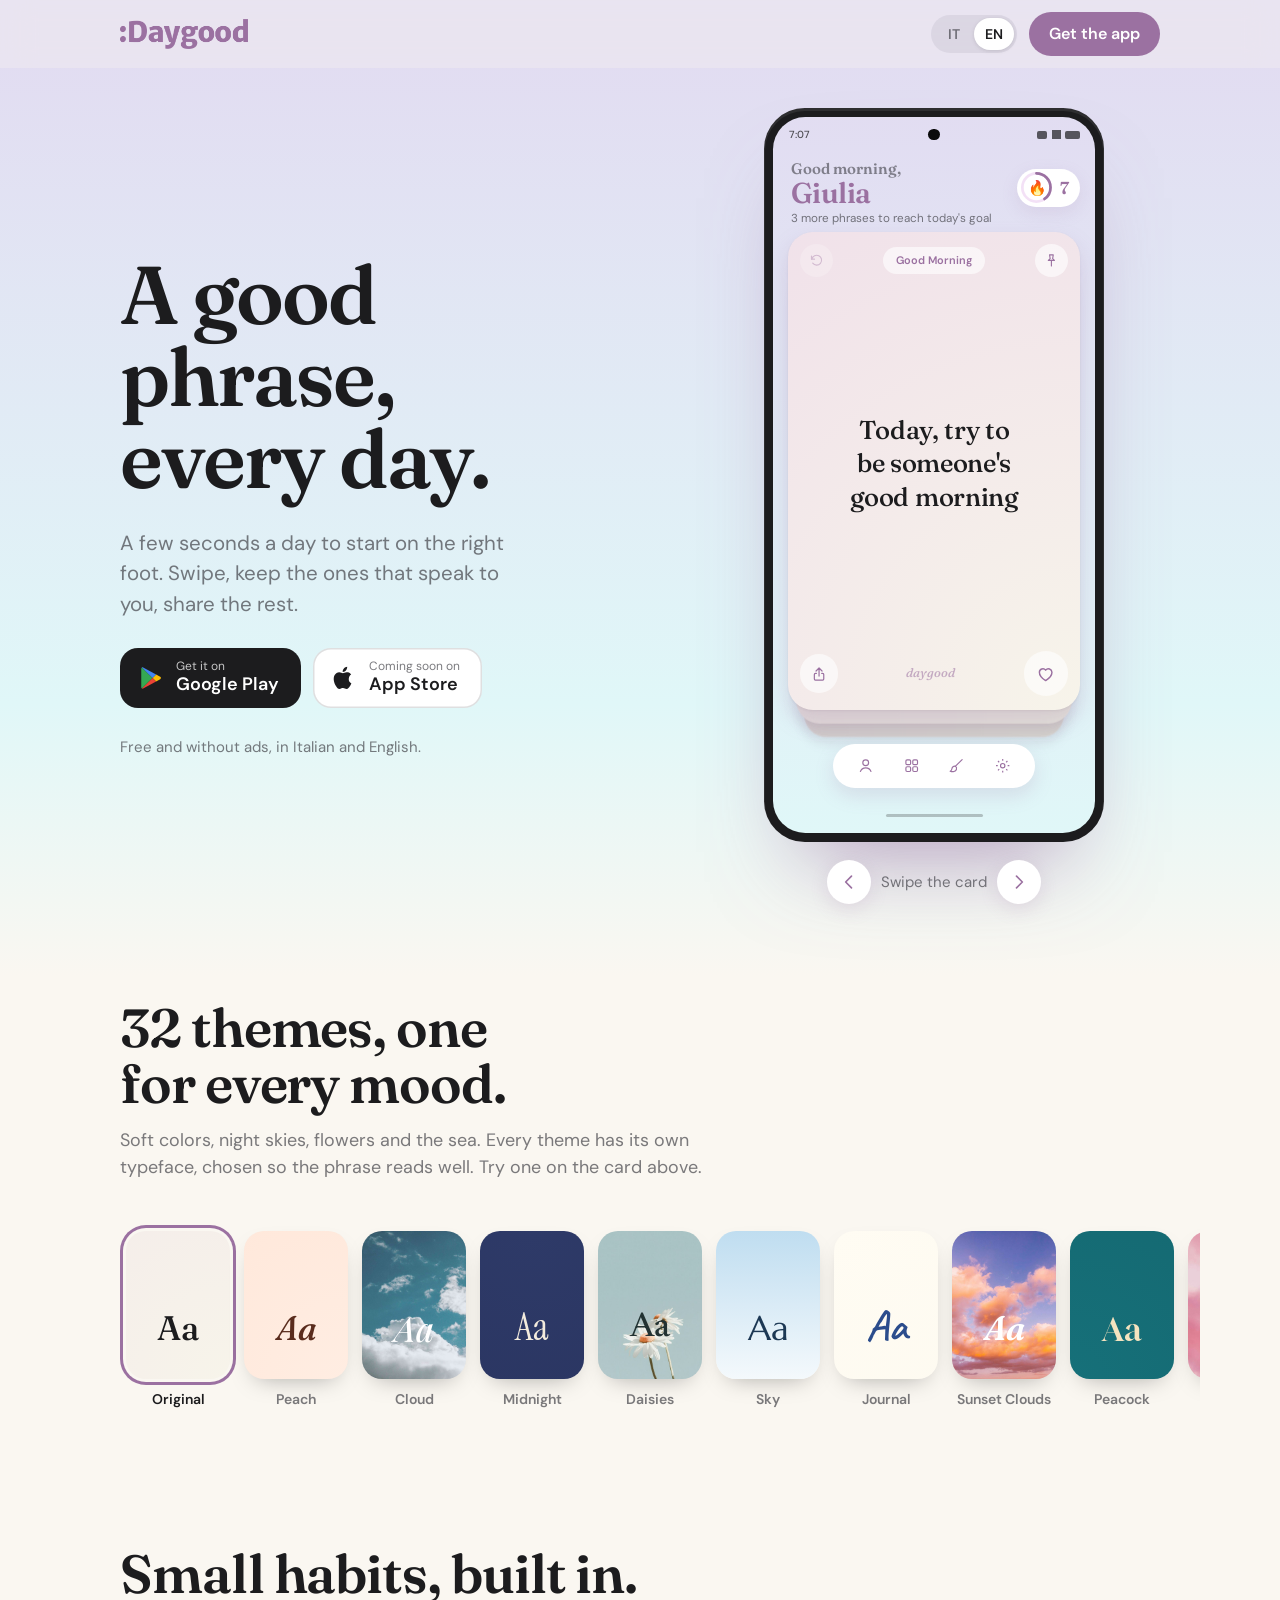
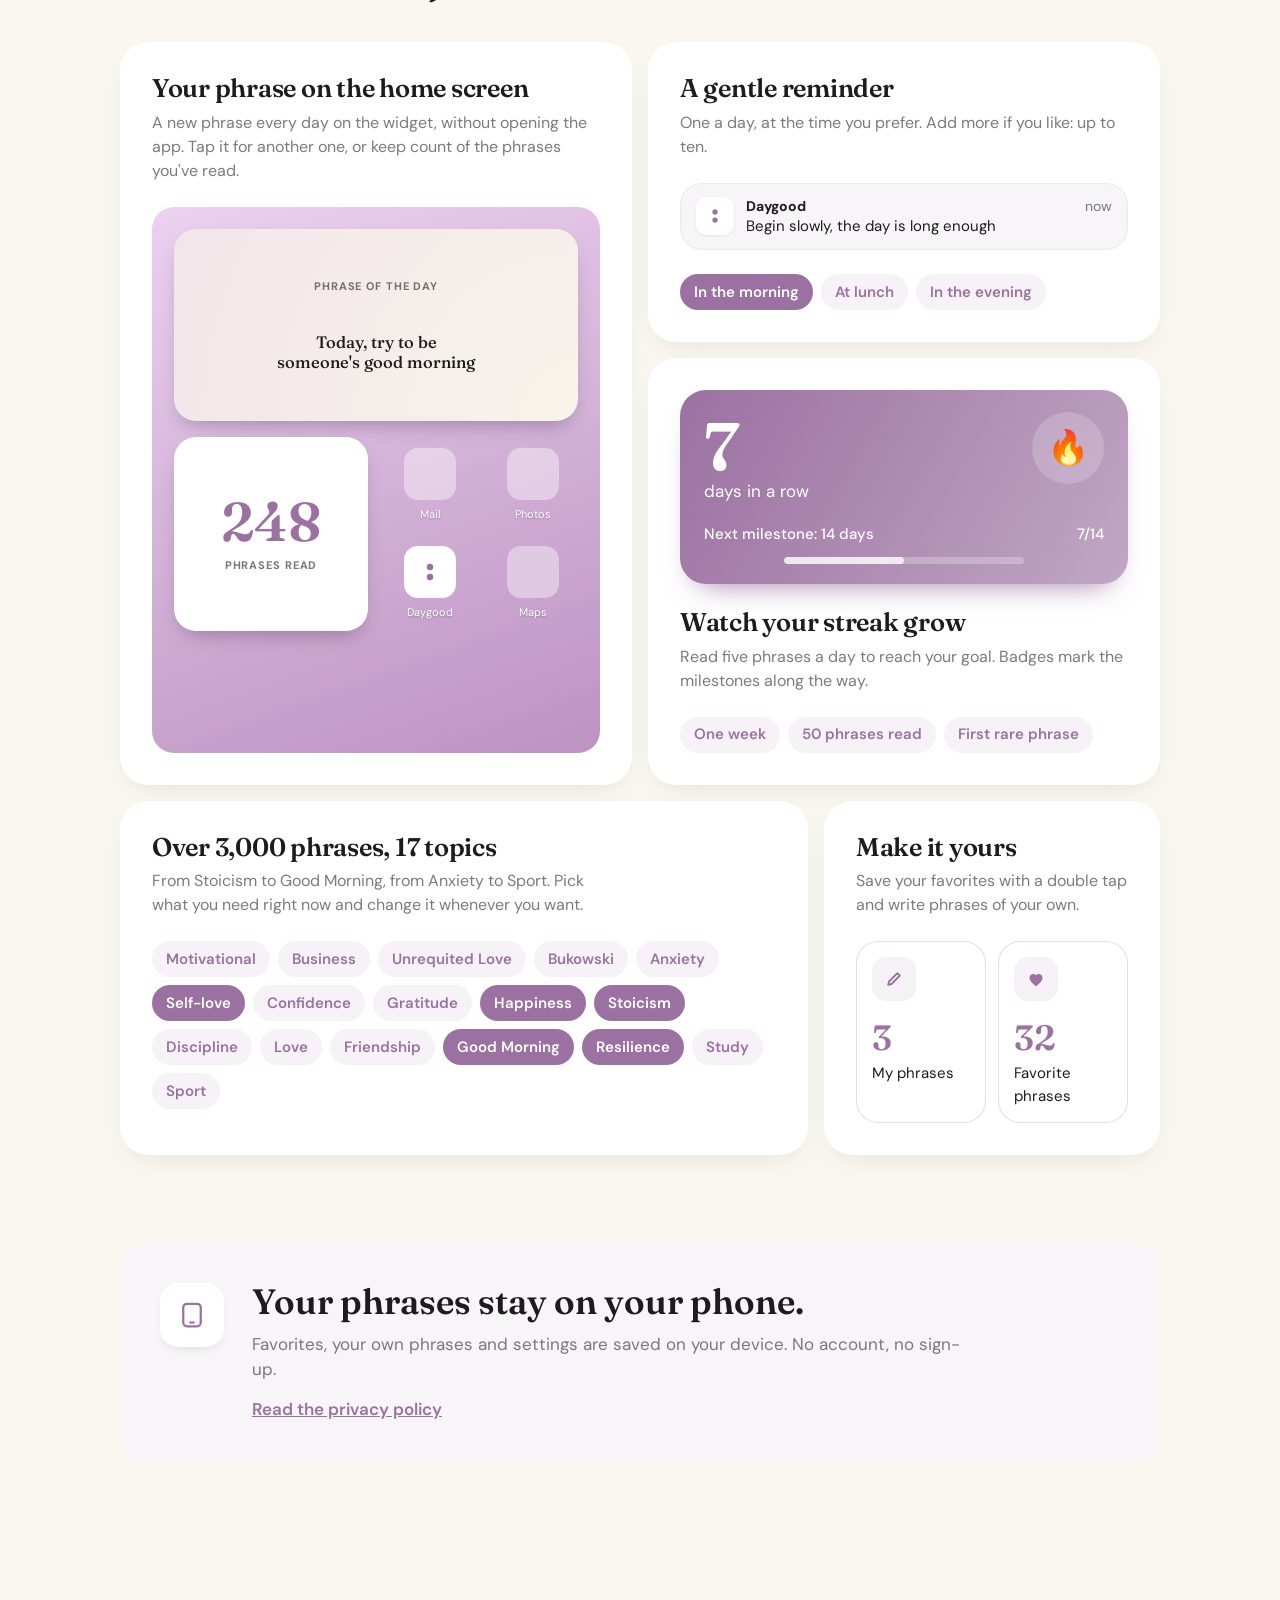
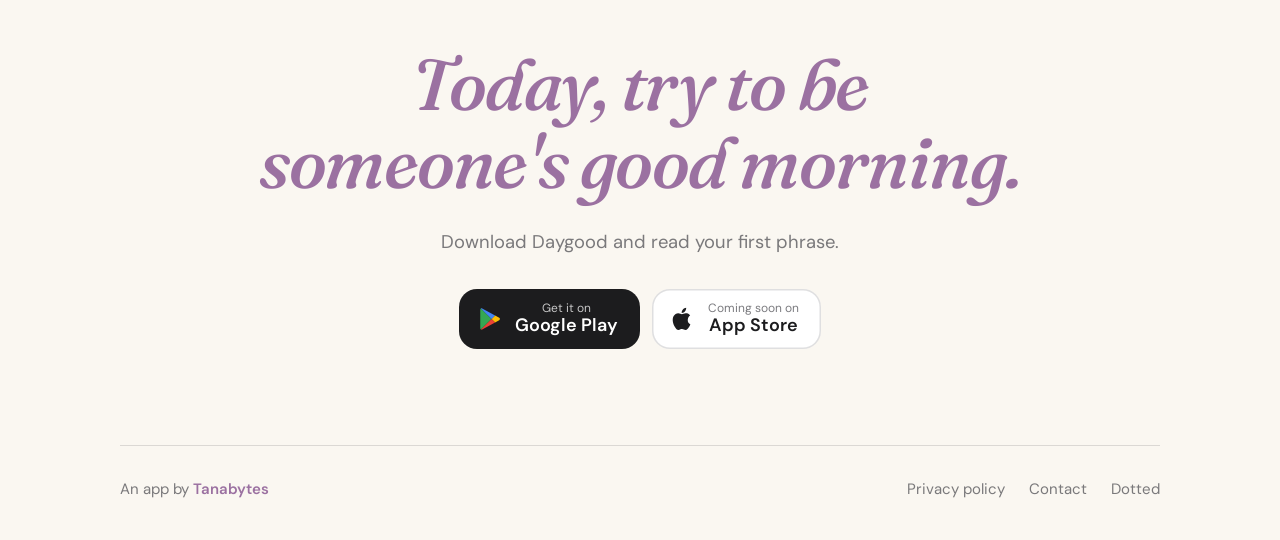
==== commit 64e4c4e8: "Match Daygood phone mockup to the real app and refresh Dotted shots - Daygood: phone preview rebuilt" ====
--- a/daygood/index.html
+++ b/daygood/index.html
@@ -47,97 +47,108 @@
     .round-btn:active { transform: scale(0.9); }
     .round-btn svg { width: 20px; height: 20px; }
 
-    /* ---------- Telefono (la home dell'app) ---------- */
+    /* ---------- Telefono (la home dell'app) ----------
+       Misure prese da uno screenshot reale 720x1600: 1cqw = 7,2px dello schermo del telefono */
     .phone {
-      --w: min(320px, 80vw);
-      width: var(--w); aspect-ratio: 320 / 668;
-      border-radius: calc(var(--w) * 0.155);
-      padding: calc(var(--w) * 0.03);
+      --w: min(340px, 84vw);
+      width: var(--w);
+      border-radius: calc(var(--w) * 0.12);
+      padding: calc(var(--w) * 0.026);
       background: #1C1C1E;
       box-shadow: 0 50px 90px -40px color-mix(in srgb, var(--t-primary) 70%, transparent), 0 2px 0 1px rgba(255,255,255,0.08) inset;
       flex: none;
     }
     .screen {
-      position: relative; height: 100%; overflow: hidden;
-      border-radius: calc(var(--w) * 0.125);
+      position: relative; aspect-ratio: 720 / 1600; overflow: hidden;
+      border-radius: calc(var(--w) * 0.095);
       background: linear-gradient(to bottom, var(--t-wash), var(--t-bg));
-      display: flex; flex-direction: column;
       container-type: inline-size;
       user-select: none; -webkit-user-select: none;
     }
-    .status { display: flex; justify-content: space-between; align-items: center; padding: 4.6cqw 8cqw 0; font-size: 4.4cqw; font-weight: 600; }
-    .status-icons { display: flex; gap: 1.6cqw; align-items: center; }
-    .status-icons i { display: block; background: var(--ink); border-radius: 1cqw; }
-    .island { position: absolute; top: 3cqw; left: 50%; width: 30cqw; height: 8.5cqw; margin-left: -15cqw; border-radius: 99px; background: #000; }
-
-    .app-top { display: flex; justify-content: space-between; align-items: flex-start; gap: 3cqw; padding: 6cqw 6.5cqw 0 7.5cqw; }
-    .app-date { font-size: 3.4cqw; font-weight: 700; letter-spacing: 0.09em; color: color-mix(in srgb, var(--t-primary) 75%, transparent); text-transform: uppercase; }
-    .app-greet { font-family: var(--display); font-weight: 500; font-size: 5.6cqw; color: var(--ink-2); margin-top: 1.4cqw; line-height: 1.1; }
-    .app-name { font-family: var(--display); font-variation-settings: "opsz" 30; font-weight: 600; font-size: 9.6cqw; line-height: 1.05; letter-spacing: -0.025em; color: var(--t-primary); }
-    .app-mood { font-size: 4.1cqw; color: var(--ink-2); margin-top: 1.4cqw; line-height: 1.3; }
+    .status { position: absolute; top: 0; left: 0; right: 0; height: 11cqw; display: flex; justify-content: space-between; align-items: center; padding: 0 4.9cqw; font-size: 3.2cqw; font-weight: 500; color: rgba(28,28,30,0.75); }
+    .status-icons { display: flex; gap: 1.4cqw; align-items: center; }
+    .status-icons i { display: block; background: rgba(28,28,30,0.7); border-radius: 0.6cqw; }
+    .punch { position: absolute; top: 3.6cqw; left: 50%; width: 3.6cqw; height: 3.6cqw; margin-left: -1.8cqw; border-radius: 50%; background: #0B0B0C; }
+
+    .app-top { position: absolute; top: 13.4cqw; left: 5.6cqw; right: 4.7cqw; display: flex; justify-content: space-between; align-items: flex-start; gap: 3cqw; }
+    .app-top > div:first-child { min-width: 0; }
+    .app-date { display: none; }
+    .app-greet { font-family: var(--display); font-variation-settings: "opsz" 24; font-weight: 600; font-size: 4.7cqw; color: rgba(60,60,67,0.6); line-height: 1.15; }
+    .app-name { font-family: var(--display); font-variation-settings: "opsz" 30; font-weight: 600; font-size: 8.9cqw; line-height: 1.08; letter-spacing: -0.02em; color: var(--t-primary); }
+    .app-mood { font-size: 3.6cqw; color: var(--ink-2); margin-top: 0.6cqw; line-height: 1.3; white-space: nowrap; overflow: hidden; text-overflow: ellipsis; }
     .streak {
-      flex: none; margin-top: 3cqw; display: flex; align-items: center; gap: 2.2cqw;
-      height: 15cqw; padding: 0 4.6cqw 0 1.5cqw; border-radius: 99px; background: var(--card);
+      flex: none; margin-top: 2.6cqw; display: flex; align-items: center; gap: 2cqw;
+      height: 12cqw; padding: 0 3.6cqw 0 1cqw; border-radius: 99px; background: var(--card);
       box-shadow: 0 1.8cqw 5.4cqw color-mix(in srgb, var(--t-primary) 14%, transparent);
     }
-    .streak-ring { width: 12.4cqw; height: 12.4cqw; display: grid; place-items: center; position: relative; font-size: 5.6cqw; }
+    .streak-ring { width: 10.2cqw; height: 10.2cqw; display: grid; place-items: center; position: relative; font-size: 4.6cqw; }
     .streak-ring svg { position: absolute; inset: 0; width: 100%; height: 100%; transform: rotate(-90deg); }
-    .streak b { font-family: var(--display); font-weight: 600; font-size: 6cqw; color: var(--t-primary); }
-
-    .deck { position: relative; flex: 1; margin: 5cqw 4.5cqw 10cqw; touch-action: pan-y; }
+    .streak b { font-family: var(--display); font-variation-settings: "opsz" 24; font-weight: 600; font-size: 5.4cqw; color: var(--t-primary); }
+
+    /* Il mazzo: card 90,5cqw x 148cqw, le due card sotto sporgono di 4,2cqw ciascuna */
+    .deck { position: absolute; top: 35.8cqw; left: 4.7cqw; right: 4.7cqw; height: 148.2cqw; touch-action: pan-y; }
     .card {
       position: absolute; inset: 0;
-      border-radius: 9.4cqw; overflow: hidden;
-      container-type: inline-size;
+      border-radius: 7.8cqw; overflow: hidden;
       background: var(--bg);
       color: var(--fg);
       transform-origin: 50% 100%;
-      transition: transform 0.45s var(--spring), opacity 0.35s var(--curve), box-shadow 0.4s var(--curve);
+      transition: transform 0.45s var(--spring), opacity 0.35s var(--curve), box-shadow 0.4s var(--curve), filter 0.4s var(--curve);
       will-change: transform;
       cursor: grab;
     }
-    .card.is-photo { box-shadow: 0 5cqw 9cqw rgba(0,0,0,0.32), 0 0.6cqw 2cqw rgba(0,0,0,0.16); }
-    .card:not(.is-photo) { box-shadow: 0 5cqw 10cqw color-mix(in srgb, var(--cp) 28%, transparent), 0 0.4cqw 1.2cqw rgba(0,0,0,0.08); }
+    .card.is-photo { box-shadow: 0 3.5cqw 7cqw rgba(0,0,0,0.28), 0 0.4cqw 1.4cqw rgba(0,0,0,0.14); }
+    .card:not(.is-photo) { box-shadow: 0 3.5cqw 7cqw color-mix(in srgb, var(--cp) 22%, transparent), 0 0.3cqw 1cqw rgba(0,0,0,0.07); }
     .card.is-photo::after { content: ""; position: absolute; inset: 0; border-radius: inherit; box-shadow: inset 0 0 0 0.8px rgba(255,255,255,0.28); pointer-events: none; }
-    .card[data-depth="1"] { transform: translateY(3.6cqw) scale(0.95); filter: brightness(0.94); }
-    .card[data-depth="2"] { transform: translateY(7cqw) scale(0.9); filter: brightness(0.88); }
-    .card[data-depth="3"] { transform: translateY(7cqw) scale(0.9); opacity: 0; }
+    .card[data-depth="1"] { transform: translateY(4.2cqw) scale(0.945); filter: brightness(0.93) saturate(0.8); }
+    .card[data-depth="2"] { transform: translateY(8.4cqw) scale(0.89); filter: brightness(0.87) saturate(0.7); }
+    .card[data-depth="3"] { transform: translateY(8.4cqw) scale(0.89); opacity: 0; }
+    /* Come nell'app, le card sotto hanno il tema di quella in cima */
+    .card[data-depth="1"], .card[data-depth="2"], .card[data-depth="3"] { background: var(--front-bg, var(--bg)); box-shadow: 0 2cqw 5cqw color-mix(in srgb, var(--t-primary) 16%, transparent); }
+    .card[data-depth="1"] .veil, .card[data-depth="2"] .veil { display: none; }
+    .card[data-depth="1"] .card-inner, .card[data-depth="2"] .card-inner, .card[data-depth="3"] .card-inner { visibility: hidden; }
     .card.is-dragging { transition: none; cursor: grabbing; }
     .card.is-flying { transition: transform 0.42s var(--decel), opacity 0.42s var(--curve); }
     .veil { position: absolute; inset: 0; pointer-events: none; }
-    .card-inner { position: relative; height: 100%; display: flex; flex-direction: column; padding: 5.5cqw; }
-    .card-row { display: flex; align-items: center; justify-content: space-between; height: 15cqw; }
+    .card-inner { position: relative; height: 100%; display: flex; flex-direction: column; padding: 3.6cqw 3.6cqw 4.2cqw; }
+    .card-row { display: flex; align-items: center; justify-content: space-between; min-height: 10.3cqw; }
     .glass {
       display: inline-flex; align-items: center; justify-content: center;
-      height: 12.5cqw; min-width: 15cqw; padding: 0 4.5cqw; border-radius: 99px;
-      background: rgba(255,255,255,0.72); color: var(--ctl);
-      box-shadow: inset 0 0 0 0.6px rgba(255,255,255,0.55);
-      font-size: 4.9cqw; font-weight: 600; white-space: nowrap;
-    }
-    .glass--icon { width: 15cqw; min-width: 0; height: 15cqw; padding: 0; }
-    .glass svg { width: 6.2cqw; height: 6.2cqw; }
-    .card.is-dark .glass { background: rgba(0,0,0,0.22); box-shadow: inset 0 0 0 0.6px rgba(255,255,255,0.2); }
+      height: 8.4cqw; padding: 0 3.9cqw; border-radius: 99px;
+      background: rgba(255,255,255,0.62); color: var(--ctl);
+      font-size: 3.4cqw; font-weight: 600; white-space: nowrap;
+    }
+    .glass--icon { width: 10.3cqw; height: 10.3cqw; padding: 0; }
+    .glass--big { width: 12cqw; height: 12cqw; }
+    .glass--heart { width: 13.9cqw; height: 13.9cqw; }
+    .glass svg { width: 4.6cqw; height: 4.6cqw; }
+    .glass--big svg { width: 5cqw; height: 5cqw; }
+    .glass--heart svg { width: 6cqw; height: 6cqw; }
+    .card.is-dark .glass { background: rgba(0,0,0,0.22); }
     .phrase {
       flex: 1; display: flex; align-items: center; justify-content: center; text-align: center;
-      padding: 6cqw 3cqw;
+      padding: 4cqw 4cqw;
       font-family: var(--pf); font-weight: var(--pw); font-style: var(--ps);
-      font-size: calc(9.6cqw * var(--scale, 1));
+      font-size: calc(8cqw * var(--scale, 1));
       letter-spacing: var(--track, 0);
       line-height: 1.3;
       text-wrap: balance;
     }
     .card.is-photo.is-dark .phrase { text-shadow: 0 0.6cqw 5cqw rgba(0,0,0,0.35); }
     .card.is-photo:not(.is-dark) .phrase { text-shadow: 0 0 5cqw rgba(255,255,255,0.5); }
-    .signature { font-family: var(--display); font-style: italic; font-weight: 500; font-size: 5cqw; color: color-mix(in srgb, var(--ctl) 55%, transparent); }
+    .signature { font-family: var(--display); font-style: italic; font-weight: 500; font-size: 3.9cqw; color: color-mix(in srgb, var(--ctl) 55%, transparent); }
     .heart.is-on svg path { fill: currentColor; }
 
     .toolbar {
-      align-self: center; display: flex; height: 18.5cqw; padding: 0 2.5cqw; margin-bottom: 7cqw;
+      position: absolute; top: 194.4cqw; left: 18.6cqw; width: 62.8cqw; height: 13.9cqw;
+      display: flex; justify-content: space-around; align-items: center; padding: 0 3cqw;
       border-radius: 99px; background: var(--card);
-      box-shadow: 0 3cqw 7.5cqw color-mix(in srgb, var(--t-primary) 16%, transparent);
-    }
-    .toolbar span { width: 19.5cqw; display: grid; place-items: center; color: var(--t-primary); }
-    .toolbar svg { width: 7.4cqw; height: 7.4cqw; }
+      box-shadow: 0 2.4cqw 6cqw color-mix(in srgb, var(--t-primary) 18%, transparent);
+    }
+    .toolbar span { display: grid; place-items: center; color: var(--t-primary); }
+    .toolbar svg { width: 5.4cqw; height: 5.4cqw; }
+    .navbar { position: absolute; bottom: 0; left: 0; right: 0; height: 11cqw; display: flex; justify-content: center; align-items: center; }
+    .navbar i { width: 30cqw; height: 1.1cqw; border-radius: 9px; background: rgba(28,28,30,0.25); }
 
     /* ---------- Temi ---------- */
     .section { padding: 88px 0; }
@@ -343,10 +354,10 @@
         <div class="stage">
           <div class="phone">
             <div class="screen" aria-roledescription="app preview">
-              <div class="island" aria-hidden="true"></div>
+              <div class="punch" aria-hidden="true"></div>
               <div class="status" aria-hidden="true">
-                <span>9:41</span>
-                <span class="status-icons"><i style="width:4.4cqw;height:3cqw"></i><i style="width:4cqw;height:3cqw"></i><i style="width:6.6cqw;height:3.2cqw"></i></span>
+                <span data-clock>9:41</span>
+                <span class="status-icons"><i style="width:3.2cqw;height:2.6cqw"></i><i style="width:2.8cqw;height:2.8cqw;border-radius:0"></i><i style="width:4.4cqw;height:2.6cqw"></i></span>
               </div>
               <div class="app-top">
                 <div>
@@ -372,6 +383,7 @@
                 <span><svg viewBox="0 0 24 24" fill="none" stroke="currentColor" stroke-width="1.6" stroke-linecap="round" stroke-linejoin="round"><path d="M19.5 3.5 10 13"/><path d="M10.2 12.8c-2.6-.6-4.6 1-4.8 3.4-.2 1.8-1 2.8-2.4 3.4 3.6 1.4 7.6.4 8.6-2.4.6-1.6-.1-3.6-1.4-4.4Z"/></svg></span>
                 <span><svg viewBox="0 0 24 24" fill="none" stroke="currentColor" stroke-width="1.6"><circle cx="12" cy="12" r="3"/><path d="M12 2.8v2.4M12 18.8v2.4M2.8 12h2.4M18.8 12h2.4M5.5 5.5l1.7 1.7M16.8 16.8l1.7 1.7M5.5 18.5l1.7-1.7M16.8 7.2l1.7-1.7"/></svg></span>
               </div>
+              <div class="navbar" aria-hidden="true"><i></i></div>
             </div>
           </div>
 
@@ -730,9 +742,9 @@
           '<span class="glass">' + CATEGORIES[p[0]][li() - 1] + '</span>' +
           '<span class="glass glass--icon">' + ICON_PIN + '</span></div>' +
           '<div class="phrase">' + p[li()] + '</div>' +
-          '<div class="card-row"><span class="glass glass--icon">' + ICON_SHARE + '</span>' +
+          '<div class="card-row"><span class="glass glass--icon glass--big">' + ICON_SHARE + '</span>' +
           '<span class="signature">daygood</span>' +
-          '<span class="glass glass--icon heart' + (state.liked[i] ? ' is-on' : '') + '">' + ICON_HEART + '</span></div>' +
+          '<span class="glass glass--icon glass--heart heart' + (state.liked[i] ? ' is-on' : '') + '">' + ICON_HEART + '</span></div>' +
         '</div>';
       return el;
     }
@@ -752,6 +764,7 @@
 
     function applyTheme() {
       var t = THEMES[themeIndexFor(state.i)];
+      deck.style.setProperty('--front-bg', t.bg);
       var r = document.documentElement.style;
       r.setProperty('--t-primary', t.p);
       r.setProperty('--t-light', t.l);
@@ -891,6 +904,8 @@
       var dict = TB_I18N[lang] || TB_I18N.en;
       var now = new Date();
       var h = now.getHours();
+      var clock = document.querySelector('[data-clock]');
+      if (clock) clock.textContent = now.getHours() + ':' + ('0' + now.getMinutes()).slice(-2);
       document.querySelector('[data-greet]').textContent = h < 12 ? dict.greet_m : h < 18 ? dict.greet_a : dict.greet_e;
       try {
         document.querySelector('[data-date]').textContent = now.toLocaleDateString(lang === 'it' ? 'it-IT' : 'en-US', { weekday: 'long', month: 'long', day: 'numeric' });
